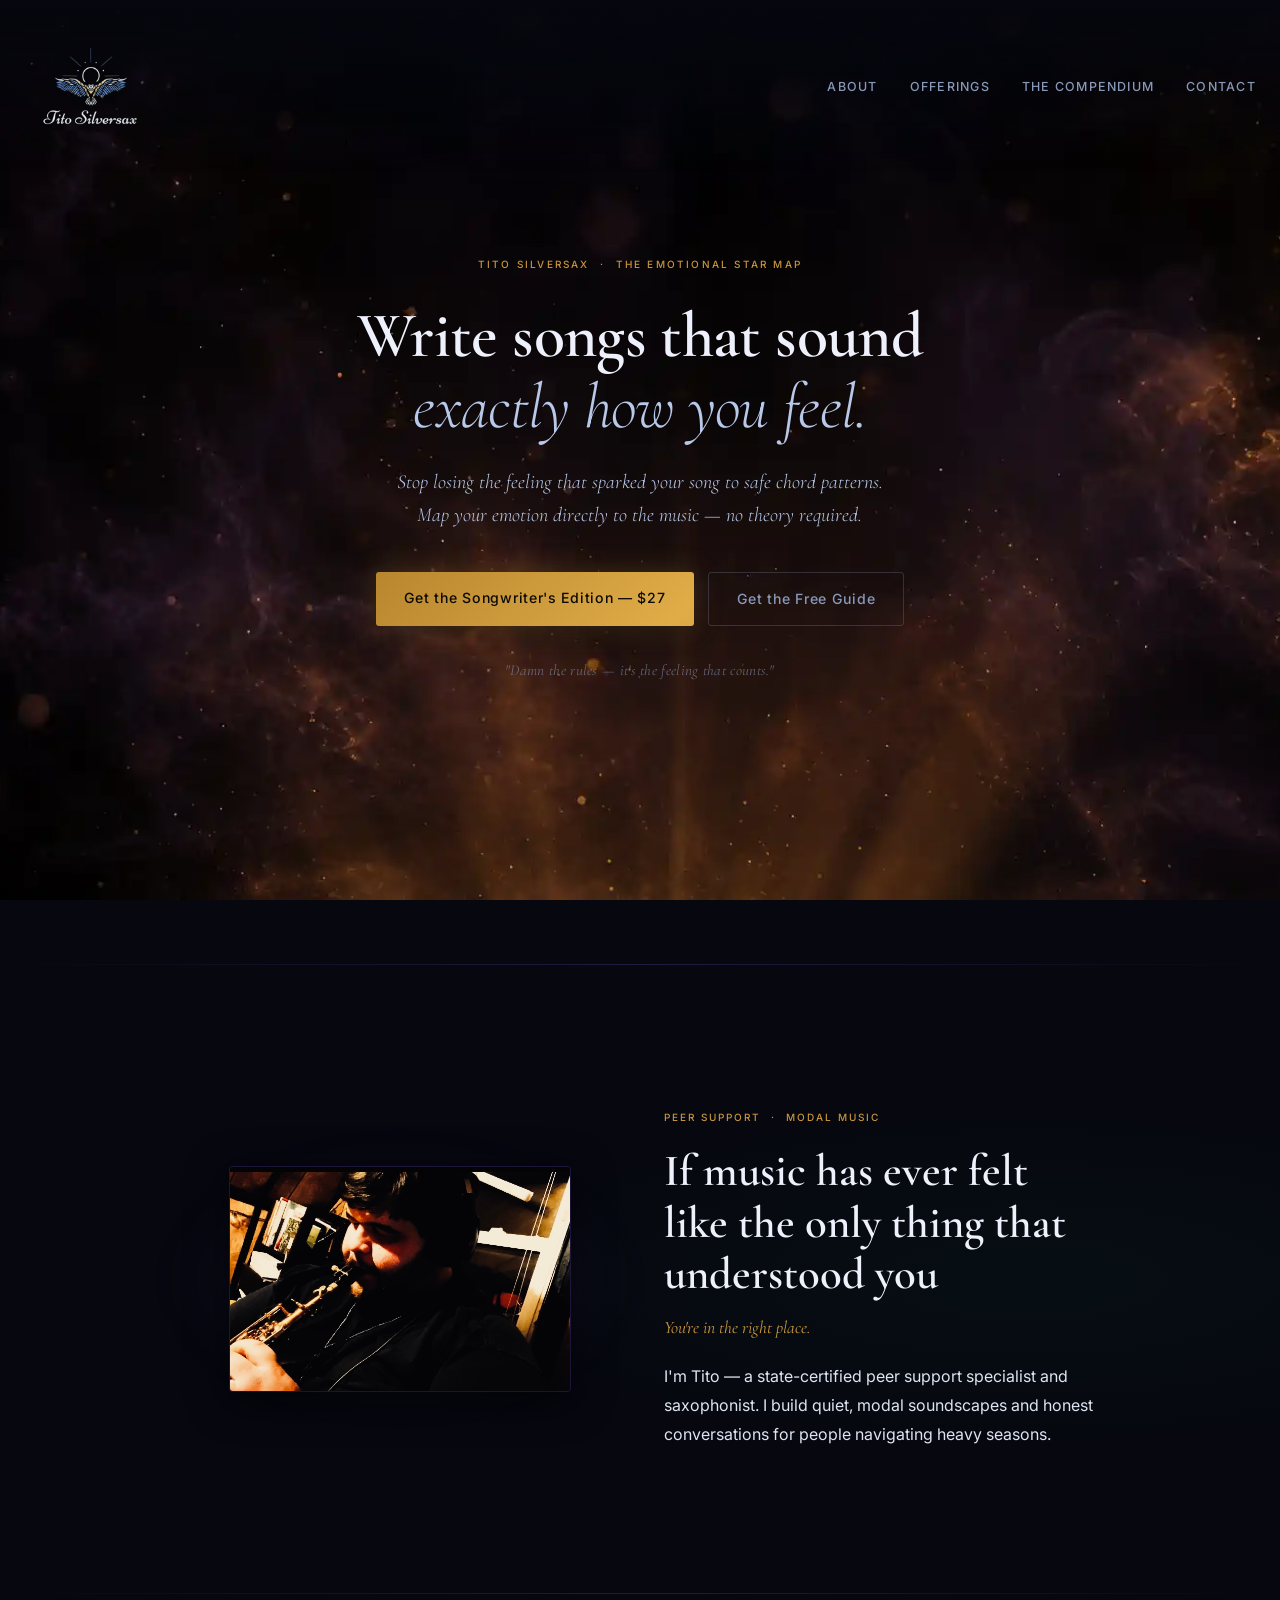
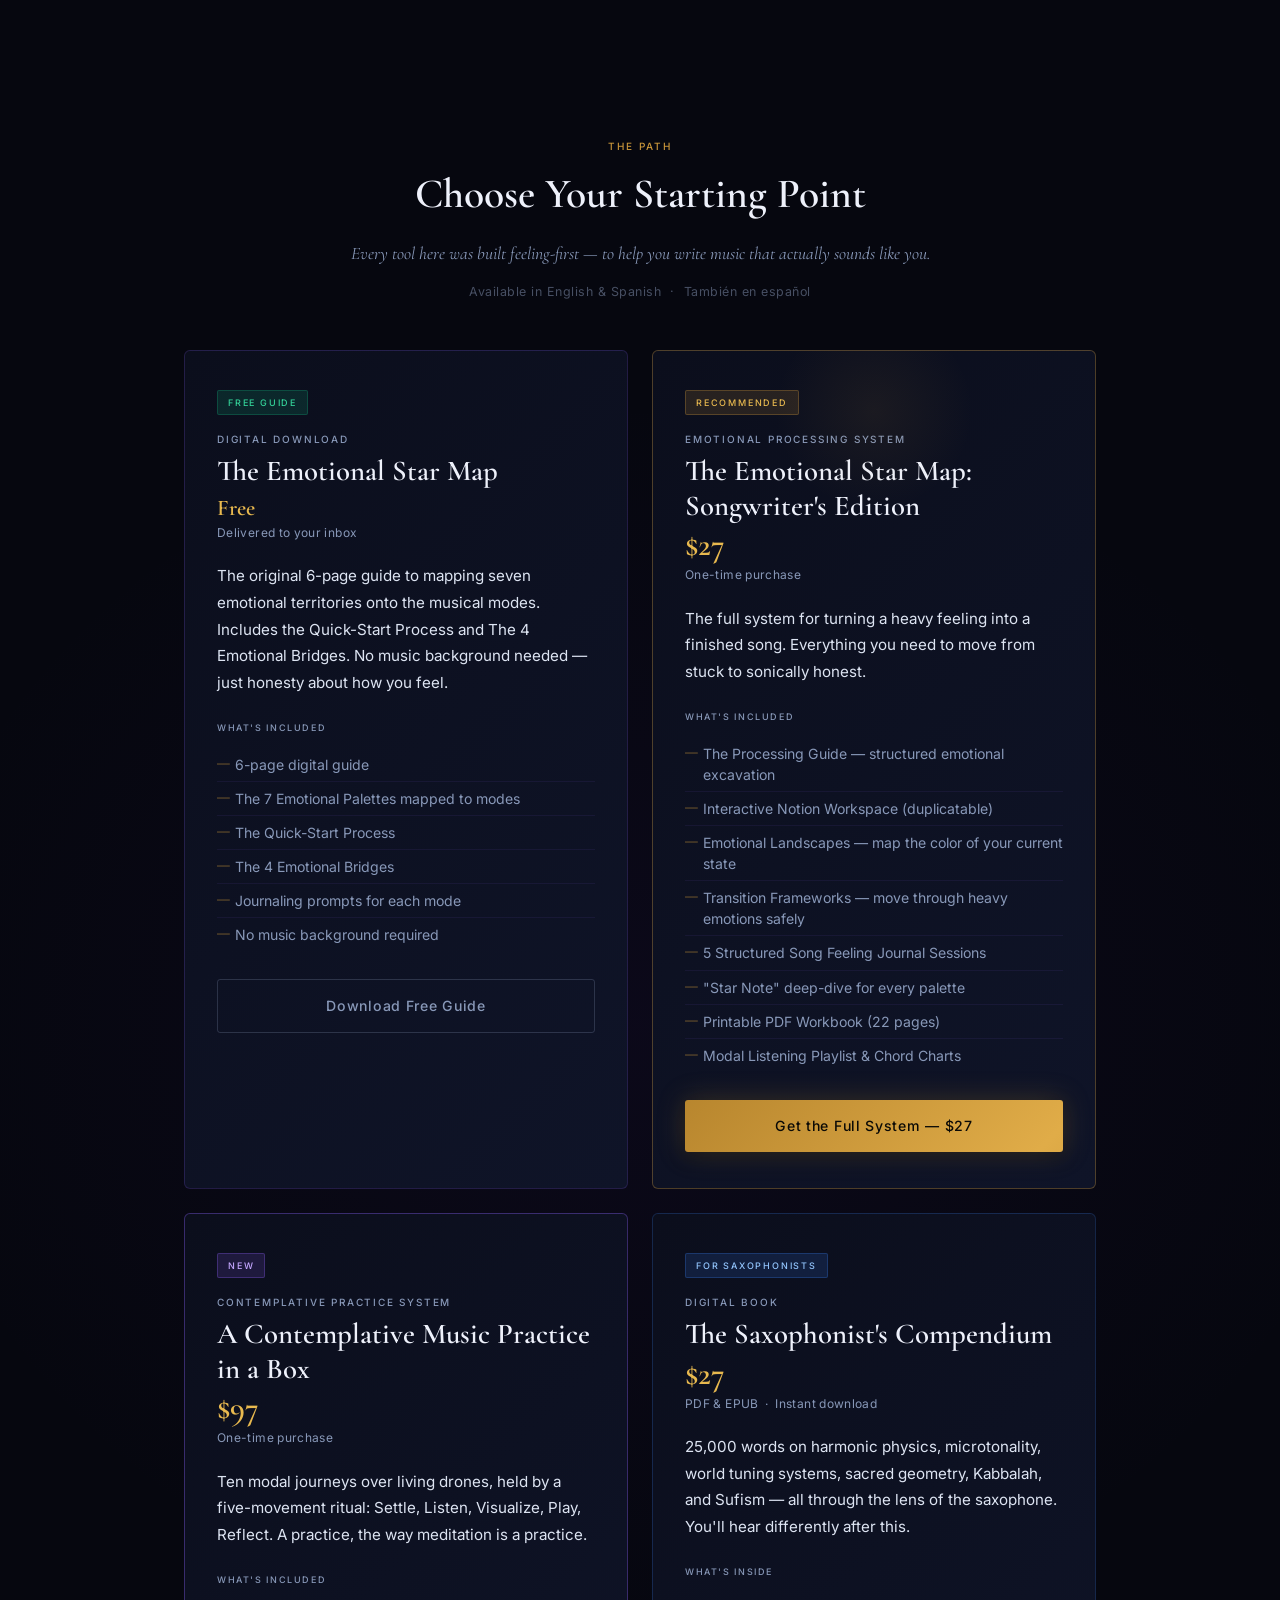
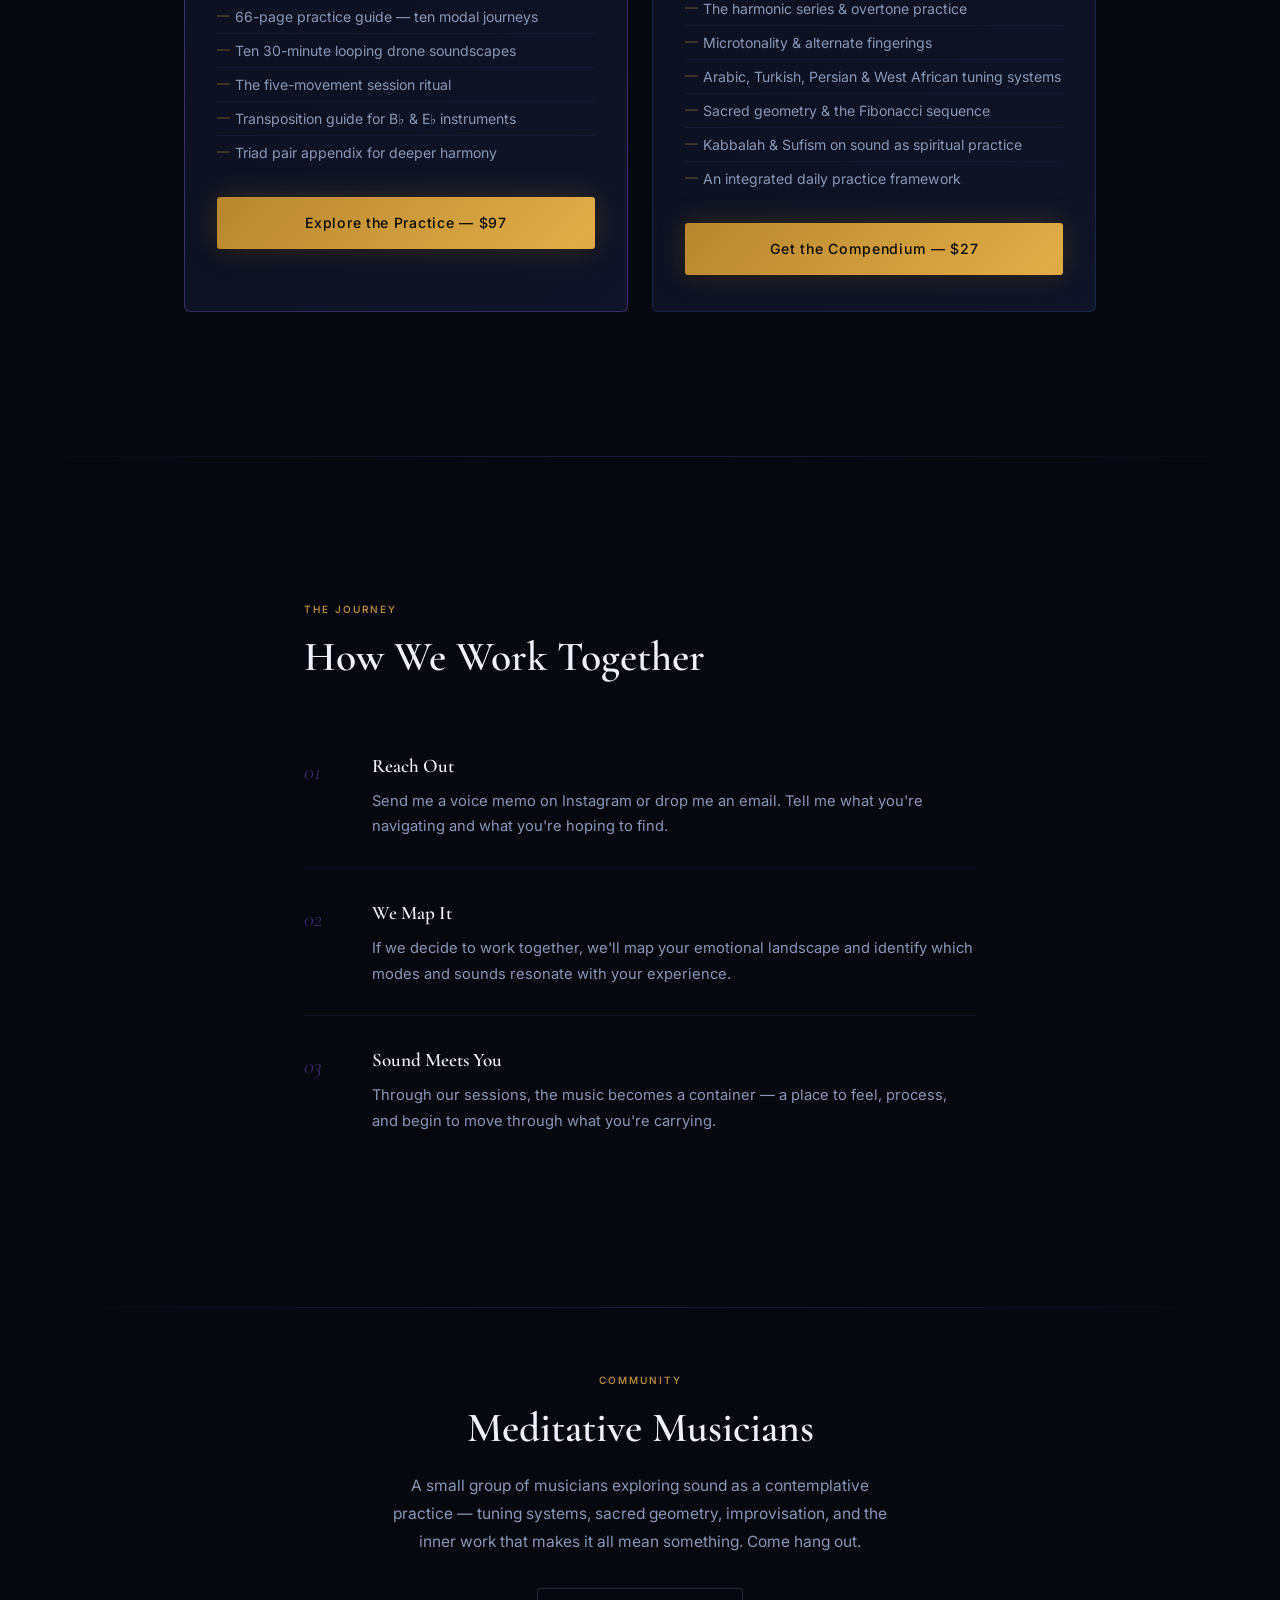
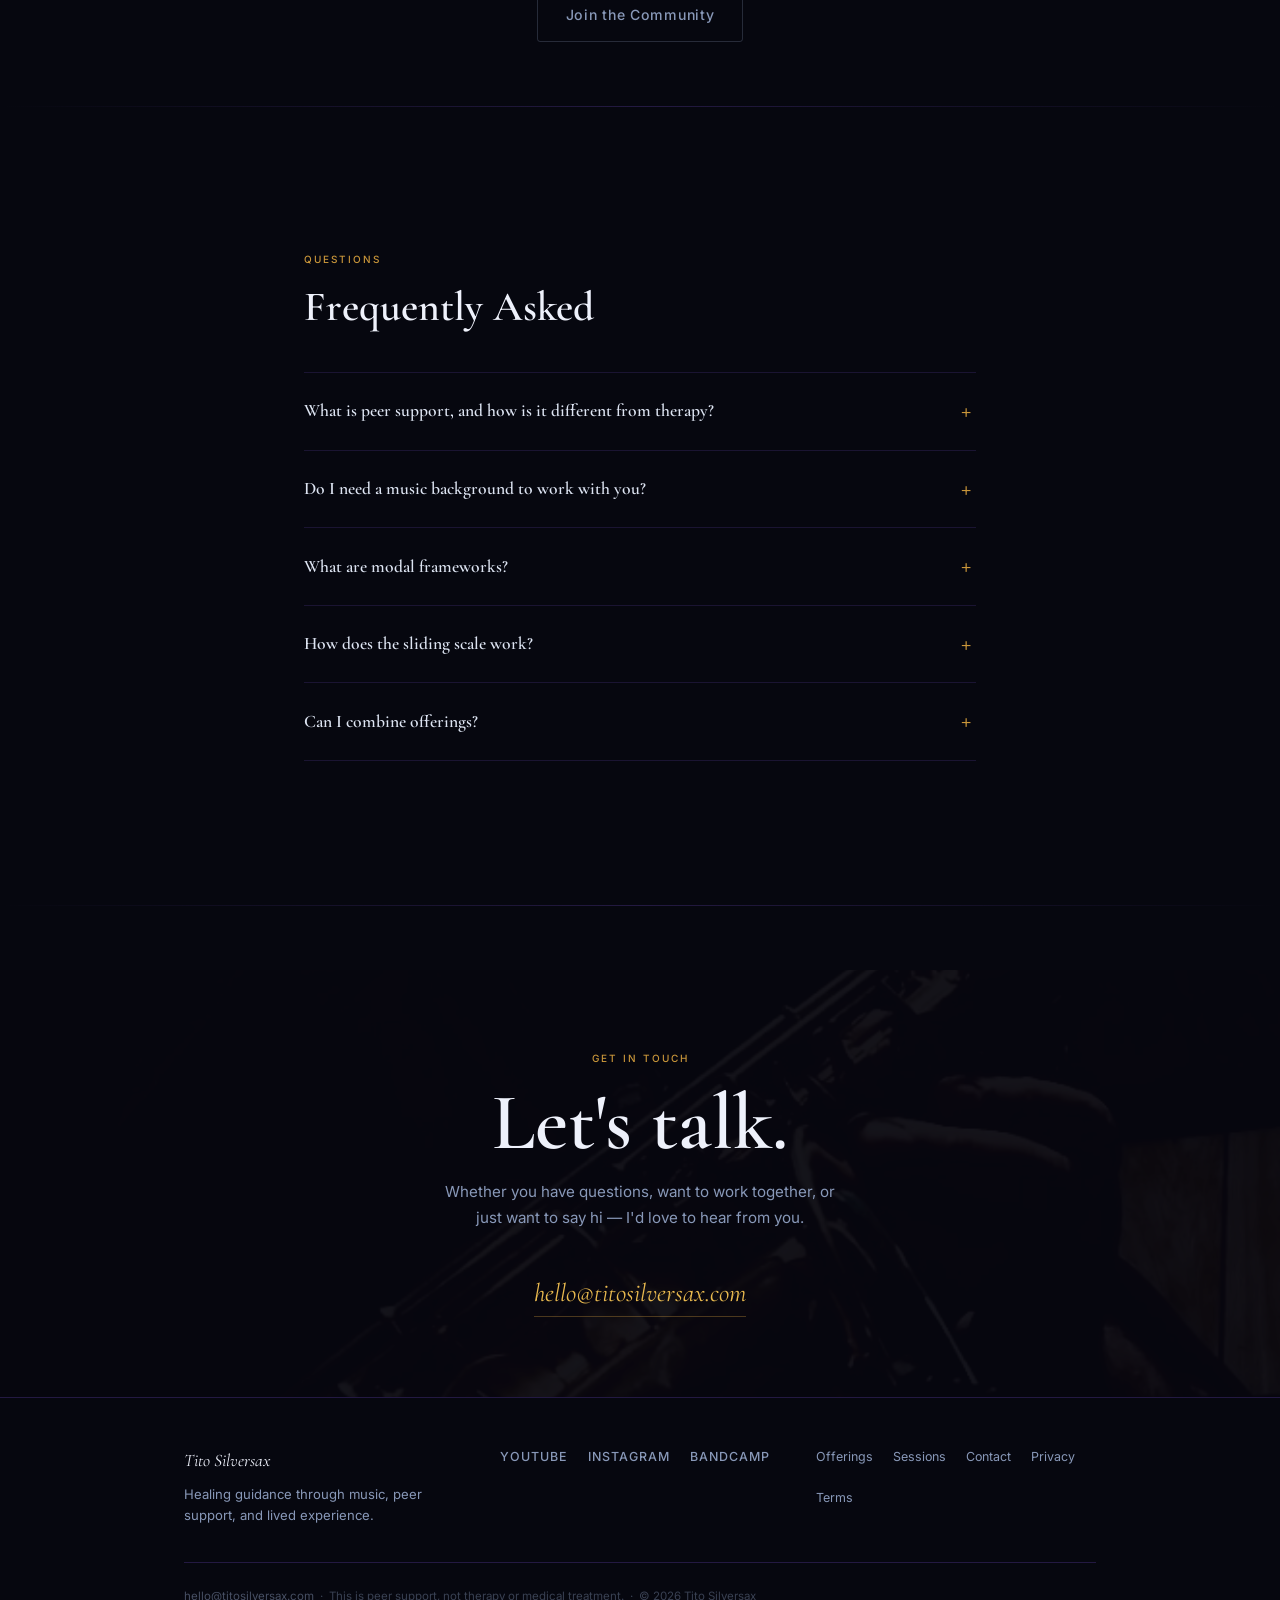
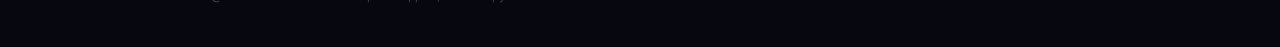
==== home/index.html @ 5eb7bd69 "Add Contemplative Music Practice card to home offerings Fourth offering card linking to the /practic" ====
<!doctype html>
<html lang="en">
<head>
  <meta charset="UTF-8" />
  <meta name="viewport" content="width=device-width, initial-scale=1.0" />
  <title>The Emotional Star Map | Tito Silversax</title>
  <meta name="description" content="Stop guessing chords. Use the Emotional Star Map to translate raw emotion into music. No theory degree required." />
  <link rel="icon" type="image/png" href="/home/favicon.png" />

  <meta property="og:type" content="website" />
  <meta property="og:url" content="https://titosilversax.com/home/" />
  <meta property="og:title" content="Write songs that sound exactly how you feel." />
  <meta property="og:description" content="Damn the rules! It's the feeling that counts. Get the Songwriter's Edition toolkit today." />
  <meta property="og:image" content="https://titosilversax.com/home/og-preview.png" />
  <meta name="twitter:card" content="summary_large_image" />

  <!-- Google Analytics -->
  <script async src="https://www.googletagmanager.com/gtag/js?id=G-SF1Y8CMTMR"></script>
  <script>
    window.dataLayer = window.dataLayer || [];
    function gtag(){dataLayer.push(arguments);}
    gtag('js', new Date());
    gtag('config', 'G-SF1Y8CMTMR');
  </script>

  <!-- Kit Commerce -->
  <script src="https://titosilversax.kit.com/commerce.js" async defer></script>

  <!-- Vercel Analytics -->
  <script defer src="/_vercel/insights/script.js"></script>

  <!-- Google Fonts -->
  <link rel="preconnect" href="https://fonts.googleapis.com">
  <link rel="preconnect" href="https://fonts.gstatic.com" crossorigin>
  <link href="https://fonts.googleapis.com/css2?family=Cormorant+Garamond:ital,wght@0,300;0,400;0,600;1,300;1,400;1,600&family=Inter:wght@300;400;500&display=swap" rel="stylesheet">

  <style>
    *, *::before, *::after { box-sizing: border-box; margin: 0; padding: 0; }

    :root {
      --bg:           #06070f;
      --surface:      #0b0e1c;
      --surface-2:    #111829;
      --purple-glow:  rgba(139, 92, 246, 0.14);
      --blue-glow:    rgba(59, 130, 246, 0.1);
      --emerald-glow: rgba(16, 185, 129, 0.1);
      --gold:         #c9963a;
      --gold-bright:  #e8b94f;
      --gold-glow:    rgba(201, 150, 58, 0.25);
      --text:         #dde4f2;
      --text-muted:   #8898b8;
      --divider:      rgba(139, 92, 246, 0.22);
      --ff-head:      'Cormorant Garamond', Georgia, 'Times New Roman', serif;
      --ff-body:      'Inter', system-ui, -apple-system, sans-serif;
    }

    html { scroll-behavior: smooth; scroll-padding-top: 72px; }

    body {
      background-color: var(--bg);
      background-image: url('/images/background.webp?v=2');
      background-size: cover;
      background-position: center bottom;
      background-repeat: no-repeat;
      background-attachment: fixed;
      color: var(--text);
      font-family: var(--ff-body);
      font-size: 16px;
      line-height: 1.7;
      -webkit-font-smoothing: antialiased;
    }

    .container {
      width: 100%;
      max-width: 720px;
      margin: 0 auto;
      padding: 0 24px;
    }

    .container--wide {
      max-width: 960px;
    }

    .divider {
      height: 1px;
      background: linear-gradient(90deg, transparent, var(--divider), transparent);
      margin: 64px 0;
    }

    .section-label {
      display: block;
      font-size: 10px;
      font-weight: 500;
      letter-spacing: 0.2em;
      text-transform: uppercase;
      color: var(--gold);
      margin-bottom: 16px;
    }

    .section-heading {
      font-family: var(--ff-head);
      font-size: clamp(1.7rem, 4.5vw, 2.6rem);
      font-weight: 600;
      line-height: 1.15;
      color: #eef1fb;
      margin-bottom: 20px;
    }

    /* ── NAV ── */
    .nav {
      position: fixed;
      top: 0;
      left: 0;
      right: 0;
      z-index: 100;
      padding: 20px 24px;
      display: flex;
      align-items: center;
      justify-content: space-between;
      background: linear-gradient(to bottom, rgba(6,7,15,0.95) 0%, rgba(6,7,15,0) 100%);
      backdrop-filter: blur(0px);
      transition: backdrop-filter 0.3s, background 0.3s;
    }

    .nav.scrolled {
      background: rgba(6, 7, 15, 0.92);
      backdrop-filter: blur(12px);
      border-bottom: 1px solid var(--divider);
    }

    .nav-logo {
      display: flex;
      align-items: center;
      text-decoration: none;
    }

    .nav-logo img {
      height: 132px;
      width: auto;
      display: block;
    }

    .nav-links {
      display: flex;
      gap: 32px;
      list-style: none;
    }

    .nav-links a {
      font-size: 0.78rem;
      font-weight: 500;
      letter-spacing: 0.1em;
      text-transform: uppercase;
      color: var(--text-muted);
      text-decoration: none;
      transition: color 0.2s;
    }

    .nav-links a:hover { color: var(--text); }

    /* ── HERO ── */
    .hero {
      min-height: 100dvh;
      display: flex;
      align-items: center;
      justify-content: center;
      text-align: center;
      padding: 120px 24px 80px;
      position: relative;
      overflow: hidden;
    }

    .hero-bg {
      position: absolute;
      inset: 0;
      background-image: url('/images/background.webp');
      background-size: cover;
      background-position: center;
      opacity: 0.18;
      z-index: 0;
    }

    .hero-bg::after {
      content: '';
      position: absolute;
      inset: 0;
      background:
        radial-gradient(ellipse 100% 60% at 50% 100%, var(--bg) 0%, transparent 60%),
        radial-gradient(ellipse 80% 40% at 50% 0%, rgba(30, 58, 138, 0.3) 0%, transparent 70%);
    }

    .hero-inner {
      position: relative;
      z-index: 1;
      max-width: 680px;
    }

    .hero-eyebrow {
      font-size: 10px;
      font-weight: 500;
      letter-spacing: 0.22em;
      text-transform: uppercase;
      color: var(--gold);
      margin-bottom: 28px;
      display: block;
    }

    .hero-headline {
      font-family: var(--ff-head);
      font-size: clamp(2.4rem, 7vw, 4rem);
      font-weight: 600;
      line-height: 1.1;
      letter-spacing: -0.01em;
      color: #eef1fb;
      margin-bottom: 24px;
    }

    .hero-headline em {
      font-style: italic;
      font-weight: 300;
      color: #b8c8e8;
    }

    .hero-sub {
      font-family: var(--ff-head);
      font-size: clamp(1rem, 2.5vw, 1.25rem);
      font-style: italic;
      font-weight: 300;
      color: #b8c8e8;
      line-height: 1.65;
      margin-bottom: 40px;
      max-width: 520px;
      margin-left: auto;
      margin-right: auto;
    }

    .hero-ctas {
      display: flex;
      gap: 14px;
      justify-content: center;
      flex-wrap: wrap;
      margin-bottom: 32px;
    }

    .btn-primary {
      display: inline-block;
      background: linear-gradient(135deg, #b8862e 0%, #e0ac48 50%, #b8862e 100%);
      background-size: 200% 100%;
      color: #0b0a06;
      font-family: var(--ff-body);
      font-size: 0.88rem;
      font-weight: 500;
      letter-spacing: 0.05em;
      text-decoration: none;
      padding: 14px 28px;
      border-radius: 3px;
      border: none;
      cursor: pointer;
      transition: background-position 0.4s, box-shadow 0.3s, transform 0.15s;
      box-shadow: 0 0 28px var(--gold-glow), 0 4px 16px rgba(0,0,0,0.4);
    }

    .btn-primary:hover {
      background-position: 100% 0;
      box-shadow: 0 0 44px var(--gold-glow), 0 6px 24px rgba(0,0,0,0.5);
      transform: translateY(-1px);
    }

    .btn-secondary {
      display: inline-block;
      background: transparent;
      color: var(--text-muted);
      font-family: var(--ff-body);
      font-size: 0.88rem;
      font-weight: 500;
      letter-spacing: 0.05em;
      text-decoration: none;
      padding: 14px 28px;
      border-radius: 3px;
      border: 1px solid rgba(136, 152, 184, 0.25);
      cursor: pointer;
      transition: color 0.2s, border-color 0.2s;
    }

    .btn-secondary:hover {
      color: var(--text);
      border-color: rgba(136, 152, 184, 0.5);
    }

    .hero-quote {
      font-family: var(--ff-head);
      font-size: 0.95rem;
      font-style: italic;
      color: rgba(136, 152, 184, 0.6);
      letter-spacing: 0.02em;
    }

    /* ── ABOUT ── */
    .about {
      padding: 80px 0;
      background-image: radial-gradient(ellipse 80% 60% at 80% 50%, rgba(6, 78, 59, 0.1) 0%, transparent 60%);
    }

    .about-grid {
      display: grid;
      grid-template-columns: 1fr;
      gap: 48px;
      align-items: center;
    }

    .about-img-wrap {
      position: relative;
      display: flex;
      justify-content: center;
    }

    .about-img-wrap::before {
      content: '';
      position: absolute;
      inset: -16px;
      border-radius: 4px;
      background: radial-gradient(ellipse at center, var(--purple-glow) 0%, transparent 70%);
      filter: blur(24px);
    }

    .about-img {
      width: 100%;
      max-width: 340px;
      height: auto;
      border-radius: 3px;
      box-shadow:
        0 0 0 1px rgba(139, 92, 246, 0.18),
        0 8px 40px rgba(0,0,0,0.6);
      position: relative;
      display: block;
    }

    .about-tag {
      font-size: 10px;
      font-weight: 500;
      letter-spacing: 0.2em;
      text-transform: uppercase;
      color: var(--gold);
      margin-bottom: 20px;
      display: block;
    }

    .about-heading {
      font-family: var(--ff-head);
      font-size: clamp(1.8rem, 5vw, 2.8rem);
      font-weight: 600;
      line-height: 1.15;
      color: #eef1fb;
      margin-bottom: 12px;
    }

    .about-sub {
      font-family: var(--ff-head);
      font-size: 1.1rem;
      font-style: italic;
      color: var(--gold);
      margin-bottom: 20px;
    }

    .about-body {
      font-size: 1rem;
      color: var(--text);
      line-height: 1.8;
    }

    /* ── OFFERINGS ── */
    .offerings {
      padding: 80px 0;
      background-image: radial-gradient(ellipse 90% 50% at 50% 50%, rgba(76, 29, 149, 0.08) 0%, transparent 65%);
    }

    .offerings-header {
      text-align: center;
      margin-bottom: 16px;
    }

    .offerings-subtext {
      font-family: var(--ff-head);
      font-size: 1.1rem;
      font-style: italic;
      color: var(--text-muted);
      text-align: center;
      margin-bottom: 12px;
    }

    .offerings-avail {
      font-size: 0.78rem;
      color: rgba(136, 152, 184, 0.5);
      text-align: center;
      letter-spacing: 0.04em;
      margin-bottom: 48px;
    }

    .offerings-grid {
      display: grid;
      grid-template-columns: 1fr;
      gap: 24px;
    }

    .convertkit-button,
    a.convertkit-button {
      display: inline-block !important;
      background: linear-gradient(135deg, #b8862e 0%, #e0ac48 50%, #b8862e 100%) !important;
      background-size: 200% 100% !important;
      color: #0b0a06 !important;
      font-family: var(--ff-body) !important;
      font-size: 0.88rem !important;
      font-weight: 500 !important;
      letter-spacing: 0.05em !important;
      text-decoration: none !important;
      padding: 14px 28px !important;
      border-radius: 3px !important;
      border: none !important;
      cursor: pointer !important;
      width: 100% !important;
      text-align: center !important;
      box-shadow: 0 0 28px var(--gold-glow), 0 4px 16px rgba(0,0,0,0.4) !important;
      transition: background-position 0.4s, box-shadow 0.3s, transform 0.15s !important;
    }

    .convertkit-button:hover,
    a.convertkit-button:hover {
      background-position: 100% 0 !important;
      box-shadow: 0 0 44px var(--gold-glow), 0 6px 24px rgba(0,0,0,0.5) !important;
      transform: translateY(-1px) !important;
    }

    .offering-card {
      background: linear-gradient(135deg, var(--surface) 0%, #0f1428 100%);
      border: 1px solid rgba(139, 92, 246, 0.18);
      border-radius: 6px;
      padding: 36px 32px;
      position: relative;
      overflow: hidden;
    }

    .offering-card--recommended {
      border-color: rgba(201, 150, 58, 0.35);
    }

    .offering-card--recommended::before {
      content: '';
      position: absolute;
      top: -40px;
      left: 50%;
      transform: translateX(-50%);
      width: 200px;
      height: 200px;
      background: radial-gradient(circle, rgba(201, 150, 58, 0.08) 0%, transparent 70%);
    }

    .card-badge {
      display: inline-block;
      font-size: 9px;
      font-weight: 500;
      letter-spacing: 0.2em;
      text-transform: uppercase;
      padding: 4px 10px;
      border-radius: 2px;
      margin-bottom: 16px;
    }

    .card-badge--free {
      background: rgba(16, 185, 129, 0.15);
      color: #34d399;
      border: 1px solid rgba(16, 185, 129, 0.25);
    }

    .card-badge--recommended {
      background: rgba(201, 150, 58, 0.15);
      color: var(--gold-bright);
      border: 1px solid rgba(201, 150, 58, 0.3);
    }

    .card-badge--companion {
      background: rgba(59, 130, 246, 0.15);
      color: #93c5fd;
      border: 1px solid rgba(59, 130, 246, 0.25);
    }

    .card-badge--new {
      background: rgba(139, 92, 246, 0.15);
      color: #c4a7ff;
      border: 1px solid rgba(139, 92, 246, 0.3);
    }

    .offering-card--practice {
      border-color: rgba(139, 92, 246, 0.35);
    }

    .offering-card--companion {
      border-color: rgba(59, 130, 246, 0.2);
    }

    .card-type {
      font-size: 10px;
      font-weight: 500;
      letter-spacing: 0.18em;
      text-transform: uppercase;
      color: var(--text-muted);
      display: block;
      margin-bottom: 6px;
    }

    .card-title {
      font-family: var(--ff-head);
      font-size: clamp(1.3rem, 3.5vw, 1.8rem);
      font-weight: 600;
      color: #eef1fb;
      line-height: 1.2;
      margin-bottom: 6px;
    }

    .card-price {
      font-family: var(--ff-head);
      font-size: 2rem;
      font-weight: 600;
      color: var(--gold-bright);
      line-height: 1;
      margin-bottom: 4px;
    }

    .card-price-note {
      font-size: 0.75rem;
      color: var(--text-muted);
      margin-bottom: 20px;
      letter-spacing: 0.03em;
    }

    .card-desc {
      font-size: 0.95rem;
      color: var(--text);
      line-height: 1.75;
      margin-bottom: 24px;
    }

    .card-includes-label {
      font-size: 9px;
      font-weight: 500;
      letter-spacing: 0.18em;
      text-transform: uppercase;
      color: var(--text-muted);
      margin-bottom: 12px;
      display: block;
    }

    .card-list {
      list-style: none;
      margin-bottom: 28px;
    }

    .card-list li {
      font-size: 0.88rem;
      color: var(--text-muted);
      padding: 6px 0;
      padding-left: 18px;
      position: relative;
      border-bottom: 1px solid rgba(139, 92, 246, 0.08);
      line-height: 1.5;
    }

    .card-list li:last-child { border-bottom: none; }

    .card-list li::before {
      content: '—';
      position: absolute;
      left: 0;
      color: rgba(201, 150, 58, 0.5);
      font-size: 0.8rem;
    }

    /* ── PROCESS ── */
    .process {
      padding: 80px 0;
    }

    .process-grid {
      display: grid;
      grid-template-columns: 1fr;
      gap: 0;
      margin-top: 40px;
    }

    .process-step {
      display: grid;
      grid-template-columns: 48px 1fr;
      gap: 20px;
      align-items: start;
      padding: 28px 0;
      border-bottom: 1px solid rgba(139, 92, 246, 0.1);
    }

    .process-step:last-child { border-bottom: none; }

    .process-num {
      font-family: var(--ff-head);
      font-size: 1.4rem;
      font-weight: 300;
      font-style: italic;
      color: rgba(139, 92, 246, 0.45);
      padding-top: 3px;
    }

    .process-title {
      font-family: var(--ff-head);
      font-size: 1.2rem;
      font-weight: 600;
      color: #eef1fb;
      margin-bottom: 6px;
    }

    .process-body {
      font-size: 0.92rem;
      color: var(--text-muted);
      line-height: 1.75;
    }

    /* ── SERVICES ── */
    .services {
      padding: 80px 0;
      background-image: radial-gradient(ellipse 80% 50% at 20% 50%, rgba(30, 58, 138, 0.1) 0%, transparent 60%);
    }

    .services-pullquote {
      font-family: var(--ff-head);
      font-size: clamp(1.1rem, 3vw, 1.5rem);
      font-style: italic;
      font-weight: 300;
      color: rgba(184, 200, 232, 0.7);
      text-align: center;
      margin-bottom: 12px;
      line-height: 1.5;
    }

    .services-subhead {
      text-align: center;
      margin-bottom: 48px;
    }

    .services-grid {
      display: grid;
      grid-template-columns: 1fr;
      gap: 24px;
    }

    .service-card {
      background: linear-gradient(135deg, var(--surface) 0%, #0f1428 100%);
      border: 1px solid rgba(59, 130, 246, 0.15);
      border-radius: 6px;
      padding: 36px 32px;
    }

    .service-type {
      font-size: 10px;
      font-weight: 500;
      letter-spacing: 0.18em;
      text-transform: uppercase;
      color: var(--text-muted);
      display: block;
      margin-bottom: 6px;
    }

    .service-title {
      font-family: var(--ff-head);
      font-size: clamp(1.3rem, 3.5vw, 1.7rem);
      font-weight: 600;
      color: #eef1fb;
      margin-bottom: 16px;
    }

    .service-desc {
      font-size: 0.95rem;
      color: var(--text);
      line-height: 1.75;
      margin-bottom: 24px;
    }

    .service-list {
      list-style: none;
      margin-bottom: 28px;
    }

    .service-list li {
      font-size: 0.88rem;
      color: var(--text-muted);
      padding: 5px 0 5px 18px;
      position: relative;
      border-bottom: 1px solid rgba(59, 130, 246, 0.08);
    }

    .service-list li:last-child { border-bottom: none; }

    .service-list li::before {
      content: '—';
      position: absolute;
      left: 0;
      color: rgba(59, 130, 246, 0.4);
    }

    .service-ctas {
      display: flex;
      gap: 12px;
      flex-wrap: wrap;
    }

    /* ── FAQ ── */
    .faq {
      padding: 80px 0;
    }

    .faq-list {
      margin-top: 40px;
    }

    details.faq-item {
      border-bottom: 1px solid rgba(139, 92, 246, 0.15);
    }

    details.faq-item:first-child {
      border-top: 1px solid rgba(139, 92, 246, 0.15);
    }

    details.faq-item summary {
      list-style: none;
      cursor: pointer;
      padding: 22px 0;
      display: flex;
      justify-content: space-between;
      align-items: center;
      font-family: var(--ff-head);
      font-size: 1.1rem;
      font-weight: 600;
      color: #dde4f2;
      gap: 16px;
      transition: color 0.2s;
    }

    details.faq-item summary::-webkit-details-marker { display: none; }
    details.faq-item summary::marker { display: none; }

    details.faq-item summary:hover { color: #eef1fb; }

    .faq-icon {
      flex-shrink: 0;
      font-family: var(--ff-body);
      font-size: 1.2rem;
      font-weight: 300;
      color: var(--gold);
      width: 20px;
      text-align: center;
      transition: transform 0.25s;
    }

    details[open].faq-item .faq-icon {
      transform: rotate(45deg);
    }

    .faq-answer {
      padding: 0 0 24px;
      font-size: 0.93rem;
      color: var(--text-muted);
      line-height: 1.8;
      max-width: 560px;
    }

    /* ── CONTACT ── */
    .contact {
      padding: 80px 0;
      text-align: center;
      position: relative;
      overflow: hidden;
    }

    .contact::before {
      content: '';
      position: absolute;
      inset: 0;
      background-image: url('/home/contact-bg.jpg');
      background-size: cover;
      background-position: center;
      opacity: 0.06;
    }

    .contact-inner {
      position: relative;
      z-index: 1;
    }

    .contact-heading {
      font-family: var(--ff-head);
      font-size: clamp(2.5rem, 8vw, 5rem);
      font-weight: 600;
      color: #eef1fb;
      line-height: 1;
      margin-bottom: 16px;
    }

    .contact-sub {
      font-size: 0.95rem;
      color: var(--text-muted);
      margin-bottom: 32px;
      max-width: 400px;
      margin-left: auto;
      margin-right: auto;
      line-height: 1.7;
    }

    .contact-email {
      font-family: var(--ff-head);
      font-size: clamp(1.1rem, 3vw, 1.6rem);
      font-style: italic;
      color: var(--gold-bright);
      text-decoration: none;
      border-bottom: 1px solid rgba(201, 150, 58, 0.35);
      padding-bottom: 2px;
      transition: color 0.2s, border-color 0.2s;
      display: inline-block;
      margin-top: 8px;
    }

    .contact-email:hover {
      color: #fff;
      border-color: var(--gold-bright);
    }

    /* ── FOOTER ── */
    .footer {
      padding: 48px 0 40px;
      border-top: 1px solid var(--divider);
    }

    .footer-grid {
      display: grid;
      grid-template-columns: 1fr;
      gap: 36px;
    }

    .footer-logo {
      font-family: var(--ff-head);
      font-size: 1.1rem;
      font-style: italic;
      color: #eef1fb;
      display: block;
      margin-bottom: 8px;
    }

    .footer-tagline {
      font-size: 0.82rem;
      color: var(--text-muted);
      line-height: 1.6;
      max-width: 240px;
    }

    .footer-social {
      display: flex;
      gap: 20px;
      flex-wrap: wrap;
    }

    .footer-social a {
      font-size: 0.78rem;
      font-weight: 500;
      letter-spacing: 0.08em;
      text-transform: uppercase;
      color: var(--text-muted);
      text-decoration: none;
      transition: color 0.2s;
    }

    .footer-social a:hover { color: var(--text); }

    .footer-nav {
      display: flex;
      gap: 20px;
      flex-wrap: wrap;
    }

    .footer-nav a {
      font-size: 0.78rem;
      color: var(--text-muted);
      text-decoration: none;
      transition: color 0.2s;
    }

    .footer-nav a:hover { color: var(--text); }

    .footer-legal {
      font-size: 0.72rem;
      color: rgba(136, 152, 184, 0.4);
      line-height: 1.7;
    }

    .footer-legal a {
      color: rgba(136, 152, 184, 0.5);
      text-decoration: none;
    }

    /* ── NOT SURE STRIP ── */
    .strip {
      padding: 48px 24px;
      text-align: center;
    }

    .strip p {
      font-family: var(--ff-head);
      font-size: 1.1rem;
      font-style: italic;
      color: var(--text-muted);
      margin-bottom: 16px;
    }

    /* ── RESPONSIVE ── */
    @media (max-width: 639px) {
      .nav { padding: 16px 20px; }
      .nav-links { gap: 20px; }
      .nav-links .nav-hide-mobile { display: none; }
      .hero { padding: 100px 0 60px; }
      .hero-title { font-size: clamp(2rem, 9vw, 3rem); }
      .section { padding: 60px 0; }
      .container { padding: 0 20px; }
      .container--wide { padding: 0 20px; }
      .offerings-grid { gap: 20px; }
      .card { padding: 28px 20px; }
      .process-grid { gap: 20px; }
      .process-item { padding: 28px 20px; }
      .services-grid { gap: 20px; }
      .service-card { padding: 32px 20px; }
      .contact { padding: 60px 0; }
      .footer { padding: 48px 0 40px; }
    }

    @media (min-width: 640px) {
      .offerings-grid { grid-template-columns: 1fr 1fr; }
      .services-grid  { grid-template-columns: 1fr 1fr; }
      .process-grid   { grid-template-columns: 1fr; }
      .footer-grid    { grid-template-columns: 1fr 1fr; }
    }

    @media (min-width: 768px) {
      .about-grid { grid-template-columns: 1fr 1fr; }
      .footer-grid { grid-template-columns: 1fr 1fr 1fr; }
    }

    @media (min-width: 1024px) {
      .offerings-grid { grid-template-columns: 1fr 1fr; }
    }
  </style>
</head>
<body>

  <!-- ══════════════════════════════
       NAV
       ══════════════════════════════ -->
  <nav class="nav" id="nav">
    <a class="nav-logo" href="/home/">
      <img src="/images/logo.webp" alt="Tito Silversax" width="132" height="132">
    </a>
    <ul class="nav-links">
      <li><a href="#about">About</a></li>
      <li><a href="#offerings">Offerings</a></li>
      <li class="nav-hide-mobile"><a href="/compendium">The Compendium</a></li>
      <li><a href="#contact">Contact</a></li>
    </ul>
  </nav>

  <script>
    const nav = document.getElementById('nav');
    window.addEventListener('scroll', () => {
      nav.classList.toggle('scrolled', window.scrollY > 40);
    });
  </script>

  <!-- ══════════════════════════════
       HERO
       ══════════════════════════════ -->
  <section class="hero" id="home">
    <div class="hero-bg"></div>
    <div class="hero-inner">
      <span class="hero-eyebrow">Tito Silversax &nbsp;·&nbsp; The Emotional Star Map</span>
      <h1 class="hero-headline">
        Write songs that sound<br><em>exactly how you feel.</em>
      </h1>
      <p class="hero-sub">
        Stop losing the feeling that sparked your song to safe chord patterns.
        Map your emotion directly to the music — no theory required.
      </p>
      <div class="hero-ctas">
        <a class="btn-primary" href="https://titosilversax.gumroad.com/l/thestarmap" target="_blank" rel="noopener">
          Get the Songwriter's Edition — $27
        </a>
        <a class="btn-secondary" href="https://titosilversax.kit.com/freeguide" target="_blank" rel="noopener">Get the Free Guide</a>
      </div>
      <p class="hero-quote">"Damn the rules — it's the feeling that counts."</p>
    </div>
  </section>

  <div class="divider"></div>

  <!-- ══════════════════════════════
       ABOUT
       ══════════════════════════════ -->
  <section class="about" id="about">
    <div class="container container--wide">
      <div class="about-grid">
        <div class="about-img-wrap">
          <img class="about-img" src="/home/portrait.jpg" alt="Tito with saxophone" width="340">
        </div>
        <div>
          <span class="about-tag">Peer Support &nbsp;·&nbsp; Modal Music</span>
          <h2 class="about-heading">If music has ever felt like the only thing that understood you</h2>
          <p class="about-sub">You're in the right place.</p>
          <p class="about-body">
            I'm Tito — a state-certified peer support specialist and saxophonist.
            I build quiet, modal soundscapes and honest conversations for people
            navigating heavy seasons.
          </p>
        </div>
      </div>
    </div>
  </section>

  <div class="divider"></div>

  <!-- ══════════════════════════════
       OFFERINGS
       ══════════════════════════════ -->
  <section class="offerings" id="offerings">
    <div class="container container--wide">
      <div class="offerings-header">
        <span class="section-label">The Path</span>
        <h2 class="section-heading">Choose Your Starting Point</h2>
      </div>
      <p class="offerings-subtext">Every tool here was built feeling-first — to help you write music that actually sounds like you.</p>
      <p class="offerings-avail">Available in English &amp; Spanish &nbsp;·&nbsp; También en español</p>

      <div class="offerings-grid">

        <!-- Free Guide -->
        <div class="offering-card">
          <span class="card-badge card-badge--free">Free Guide</span>
          <span class="card-type">Digital Download</span>
          <h3 class="card-title">The Emotional Star Map</h3>
          <div class="card-price" style="font-size:1.4rem; margin-top:8px;">Free</div>
          <p class="card-price-note">Delivered to your inbox</p>
          <p class="card-desc">
            The original 6-page guide to mapping seven emotional territories onto
            the musical modes. Includes the Quick-Start Process and The 4 Emotional
            Bridges. No music background needed — just honesty about how you feel.
          </p>
          <span class="card-includes-label">What's Included</span>
          <ul class="card-list">
            <li>6-page digital guide</li>
            <li>The 7 Emotional Palettes mapped to modes</li>
            <li>The Quick-Start Process</li>
            <li>The 4 Emotional Bridges</li>
            <li>Journaling prompts for each mode</li>
            <li>No music background required</li>
          </ul>
          <a class="btn-secondary" href="https://titosilversax.kit.com/freeguide" target="_blank" rel="noopener" style="display:inline-block; width:100%; text-align:center;">
            Download Free Guide
          </a>
        </div>

        <!-- Songwriter's Edition -->
        <div class="offering-card offering-card--recommended">
          <span class="card-badge card-badge--recommended">Recommended</span>
          <span class="card-type">Emotional Processing System</span>
          <h3 class="card-title">The Emotional Star Map: Songwriter's Edition</h3>
          <div class="card-price">$27</div>
          <p class="card-price-note">One-time purchase</p>
          <p class="card-desc">
            The full system for turning a heavy feeling into a finished song.
            Everything you need to move from stuck to sonically honest.
          </p>
          <span class="card-includes-label">What's Included</span>
          <ul class="card-list">
            <li>The Processing Guide — structured emotional excavation</li>
            <li>Interactive Notion Workspace (duplicatable)</li>
            <li>Emotional Landscapes — map the color of your current state</li>
            <li>Transition Frameworks — move through heavy emotions safely</li>
            <li>5 Structured Song Feeling Journal Sessions</li>
            <li>"Star Note" deep-dive for every palette</li>
            <li>Printable PDF Workbook (22 pages)</li>
            <li>Modal Listening Playlist &amp; Chord Charts</li>
          </ul>
          <a class="btn-primary" href="https://titosilversax.gumroad.com/l/thestarmap" target="_blank" rel="noopener" style="display:inline-block; width:100%; text-align:center;">
            Get the Full System — $27
          </a>
        </div>

        <!-- A Contemplative Music Practice in a Box -->
        <div class="offering-card offering-card--practice">
          <span class="card-badge card-badge--new">New</span>
          <span class="card-type">Contemplative Practice System</span>
          <h3 class="card-title">A Contemplative Music Practice in a Box</h3>
          <div class="card-price">$97</div>
          <p class="card-price-note">One-time purchase</p>
          <p class="card-desc">
            Ten modal journeys over living drones, held by a five-movement
            ritual: Settle, Listen, Visualize, Play, Reflect. A practice,
            the way meditation is a practice.
          </p>
          <span class="card-includes-label">What's Included</span>
          <ul class="card-list">
            <li>66-page practice guide — ten modal journeys</li>
            <li>Ten 30-minute looping drone soundscapes</li>
            <li>The five-movement session ritual</li>
            <li>Transposition guide for B♭ &amp; E♭ instruments</li>
            <li>Triad pair appendix for deeper harmony</li>
          </ul>
          <a class="convertkit-button" href="/practice">Explore the Practice — $97</a>
        </div>

        <!-- The Saxophonist's Compendium -->
        <div class="offering-card offering-card--companion">
          <span class="card-badge card-badge--companion">For Saxophonists</span>
          <span class="card-type">Digital Book</span>
          <h3 class="card-title">The Saxophonist's Compendium</h3>
          <div class="card-price">$27</div>
          <p class="card-price-note">PDF &amp; EPUB &nbsp;·&nbsp; Instant download</p>
          <p class="card-desc">
            25,000 words on harmonic physics, microtonality, world tuning systems,
            sacred geometry, Kabbalah, and Sufism — all through the lens of the saxophone.
            You'll hear differently after this.
          </p>
          <span class="card-includes-label">What's Inside</span>
          <ul class="card-list">
            <li>The harmonic series &amp; overtone practice</li>
            <li>Microtonality &amp; alternate fingerings</li>
            <li>Arabic, Turkish, Persian &amp; West African tuning systems</li>
            <li>Sacred geometry &amp; the Fibonacci sequence</li>
            <li>Kabbalah &amp; Sufism on sound as spiritual practice</li>
            <li>An integrated daily practice framework</li>
          </ul>
          <a class="convertkit-button" href="/compendium">Get the Compendium — $27</a>
        </div>

      </div>
    </div>
  </section>

  <div class="divider"></div>

  <!-- ══════════════════════════════
       PROCESS
       ══════════════════════════════ -->
  <section class="process" id="process">
    <div class="container">
      <span class="section-label">The Journey</span>
      <h2 class="section-heading">How We Work Together</h2>
      <div class="process-grid">
        <div class="process-step">
          <span class="process-num">01</span>
          <div>
            <h3 class="process-title">Reach Out</h3>
            <p class="process-body">Send me a voice memo on Instagram or drop me an email. Tell me what you're navigating and what you're hoping to find.</p>
          </div>
        </div>
        <div class="process-step">
          <span class="process-num">02</span>
          <div>
            <h3 class="process-title">We Map It</h3>
            <p class="process-body">If we decide to work together, we'll map your emotional landscape and identify which modes and sounds resonate with your experience.</p>
          </div>
        </div>
        <div class="process-step">
          <span class="process-num">03</span>
          <div>
            <h3 class="process-title">Sound Meets You</h3>
            <p class="process-body">Through our sessions, the music becomes a container — a place to feel, process, and begin to move through what you're carrying.</p>
          </div>
        </div>
      </div>
    </div>
  </section>

  <div class="divider"></div>

  <!-- ══════════════════════════════
       COMMUNITY
       ══════════════════════════════ -->
  <section class="section" style="text-align: center;">
    <div class="container">
      <span class="section-label">Community</span>
      <h2 class="section-heading" style="padding-left: 0; text-align: center;">Meditative Musicians</h2>
      <p style="color: var(--text-muted); font-size: 0.97rem; max-width: 520px; margin: 0 auto 32px; line-height: 1.8;">
        A small group of musicians exploring sound as a contemplative practice — tuning systems, sacred geometry, improvisation, and the inner work that makes it all mean something. Come hang out.
      </p>
      <a class="btn-secondary" href="https://www.skool.com/meditative-musicians-6593/about" target="_blank" rel="noopener">Join the Community</a>
    </div>
  </section>

  <div class="divider"></div>

  <!-- ══════════════════════════════
       FAQ
       ══════════════════════════════ -->
  <section class="faq" id="faq">
    <div class="container">
      <span class="section-label">Questions</span>
      <h2 class="section-heading">Frequently Asked</h2>
      <div class="faq-list">

        <details class="faq-item">
          <summary>
            What is peer support, and how is it different from therapy?
            <span class="faq-icon">+</span>
          </summary>
          <p class="faq-answer">
            Peer support is a relationship between two people with shared lived experience.
            I'm not a therapist or clinician — I'm a state-certified peer support specialist
            who has navigated my own heavy seasons and trained to walk alongside others in theirs.
            Peer support is about connection, not diagnosis.
          </p>
        </details>

        <details class="faq-item">
          <summary>
            Do I need a music background to work with you?
            <span class="faq-icon">+</span>
          </summary>
          <p class="faq-answer">
            Not at all. The Emotional Star Map and all of my tools are designed for people
            who feel music deeply but may have no formal training. If you can feel, you can use these.
          </p>
        </details>

        <details class="faq-item">
          <summary>
            What are modal frameworks?
            <span class="faq-icon">+</span>
          </summary>
          <p class="faq-answer">
            Musical modes are different scales that carry distinct emotional colors. The Dorian
            mode feels different from the Phrygian — and that difference maps to something real
            in how we feel. Modal frameworks are a way of using those emotional qualities intentionally
            in your music and your healing process.
          </p>
        </details>

        <details class="faq-item">
          <summary>
            How does the sliding scale work?
            <span class="faq-icon">+</span>
          </summary>
          <p class="faq-answer">
            For the 90-Day Intensive, I offer a range of pricing based on what you can honestly afford.
            I believe this work should be accessible. When you apply, we'll talk about what works for you.
          </p>
        </details>

        <details class="faq-item">
          <summary>
            Can I combine offerings?
            <span class="faq-icon">+</span>
          </summary>
          <p class="faq-answer">
            Yes. Many people start with the free guide or Songwriter's Edition, then move into
            sessions when they're ready. There's no prescribed path — just wherever you are.
          </p>
        </details>

      </div>
    </div>
  </section>

  <div class="divider"></div>

  <!-- ══════════════════════════════
       CONTACT
       ══════════════════════════════ -->
  <section class="contact" id="contact">
    <div class="container contact-inner">
      <span class="section-label">Get in touch</span>
      <h2 class="contact-heading">Let's talk.</h2>
      <p class="contact-sub">
        Whether you have questions, want to work together, or just want to say hi —
        I'd love to hear from you.
      </p>
      <a class="contact-email" href="mailto:hello@titosilversax.com">hello@titosilversax.com</a>
    </div>
  </section>

  <!-- ══════════════════════════════
       FOOTER
       ══════════════════════════════ -->
  <footer class="footer">
    <div class="container container--wide">
      <div class="footer-grid">
        <div>
          <span class="footer-logo">Tito Silversax</span>
          <p class="footer-tagline">Healing guidance through music, peer support, and lived experience.</p>
        </div>
        <div>
          <div class="footer-social">
            <a href="https://youtube.com/@titosilversax" target="_blank" rel="noopener">YouTube</a>
            <a href="https://instagram.com/titosilversax" target="_blank" rel="noopener">Instagram</a>
            <a href="https://titosilversax.bandcamp.com/" target="_blank" rel="noopener">Bandcamp</a>
          </div>
        </div>
        <div>
          <div class="footer-nav">
            <a href="#offerings">Offerings</a>
            <a href="#services">Sessions</a>
            <a href="#contact">Contact</a>
            <a href="/privacy">Privacy</a>
            <a href="/terms">Terms</a>
          </div>
        </div>
      </div>
      <div style="margin-top:36px; padding-top:24px; border-top:1px solid var(--divider);">
        <p class="footer-legal">
          <a href="mailto:hello@titosilversax.com">hello@titosilversax.com</a>
          &nbsp;·&nbsp; This is peer support, not therapy or medical treatment.
          &nbsp;·&nbsp; © 2026 Tito Silversax
        </p>
      </div>
    </div>
  </footer>

</body>
</html>
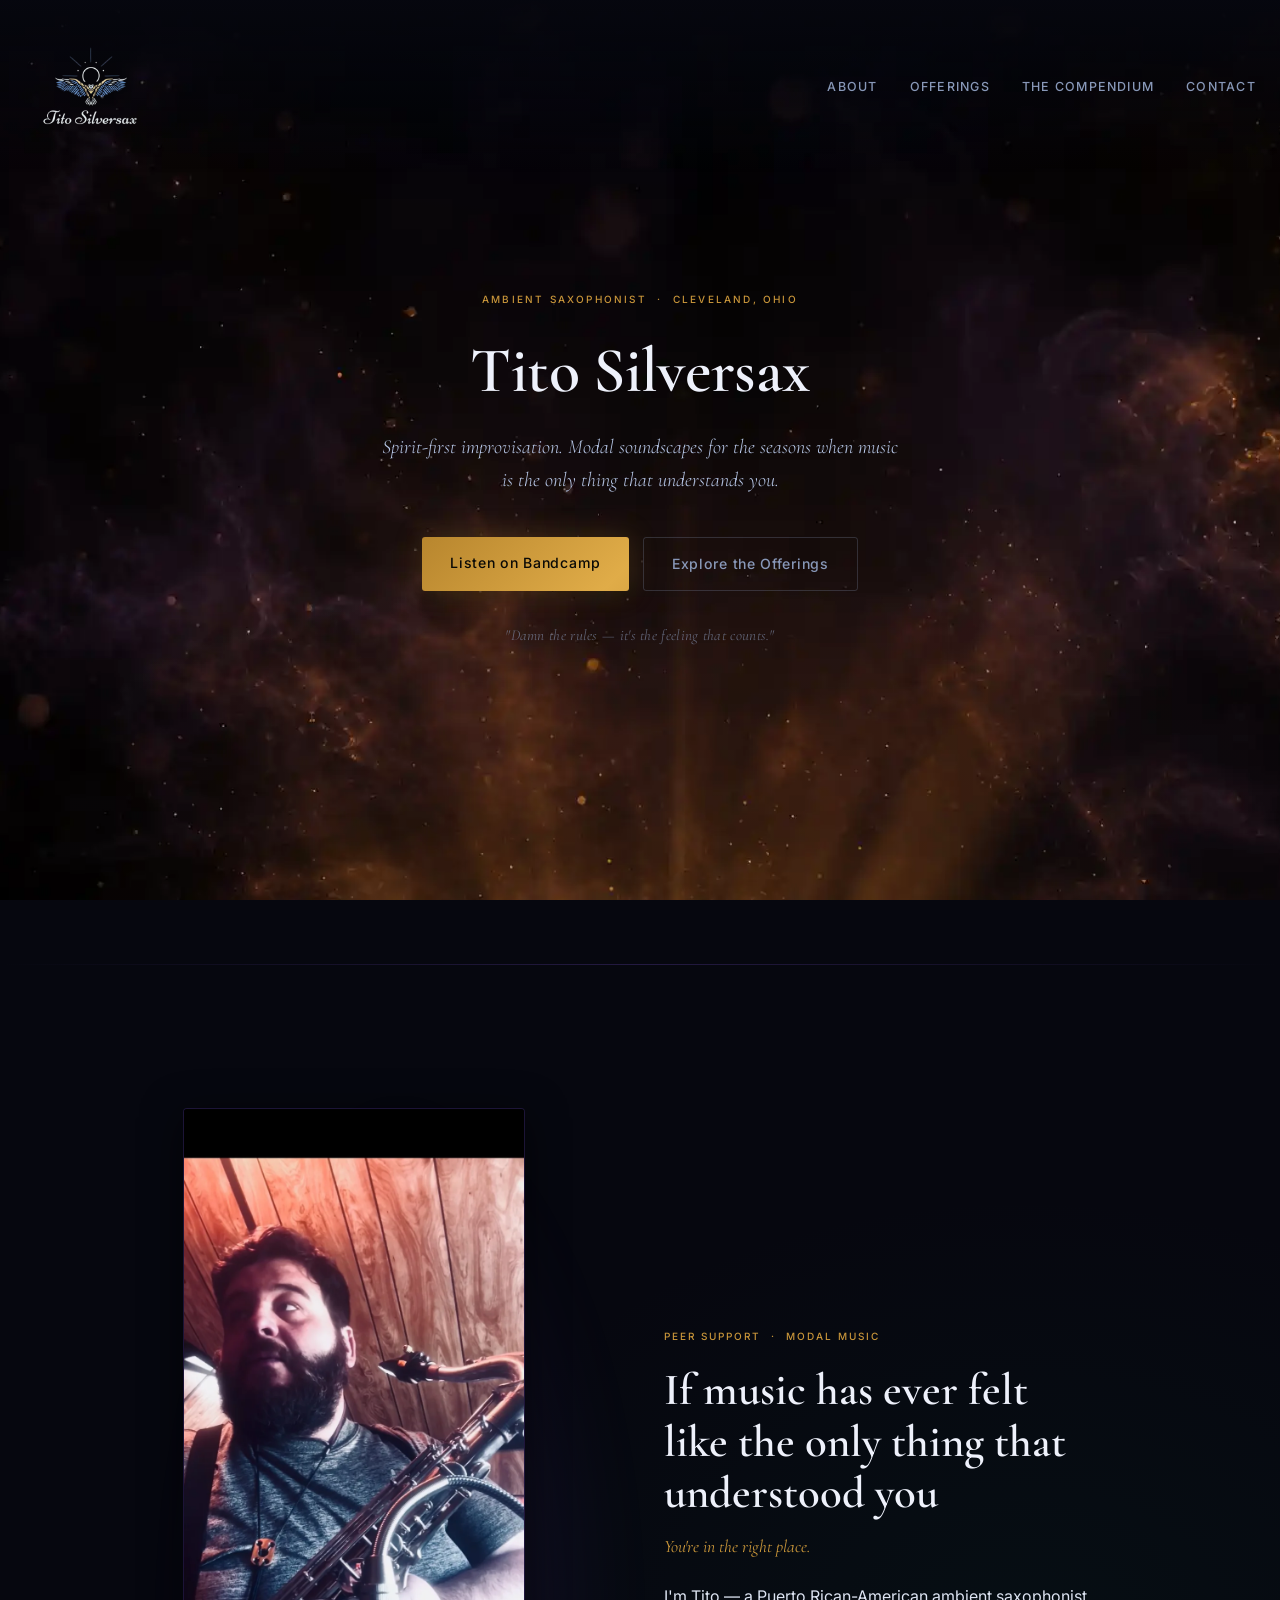
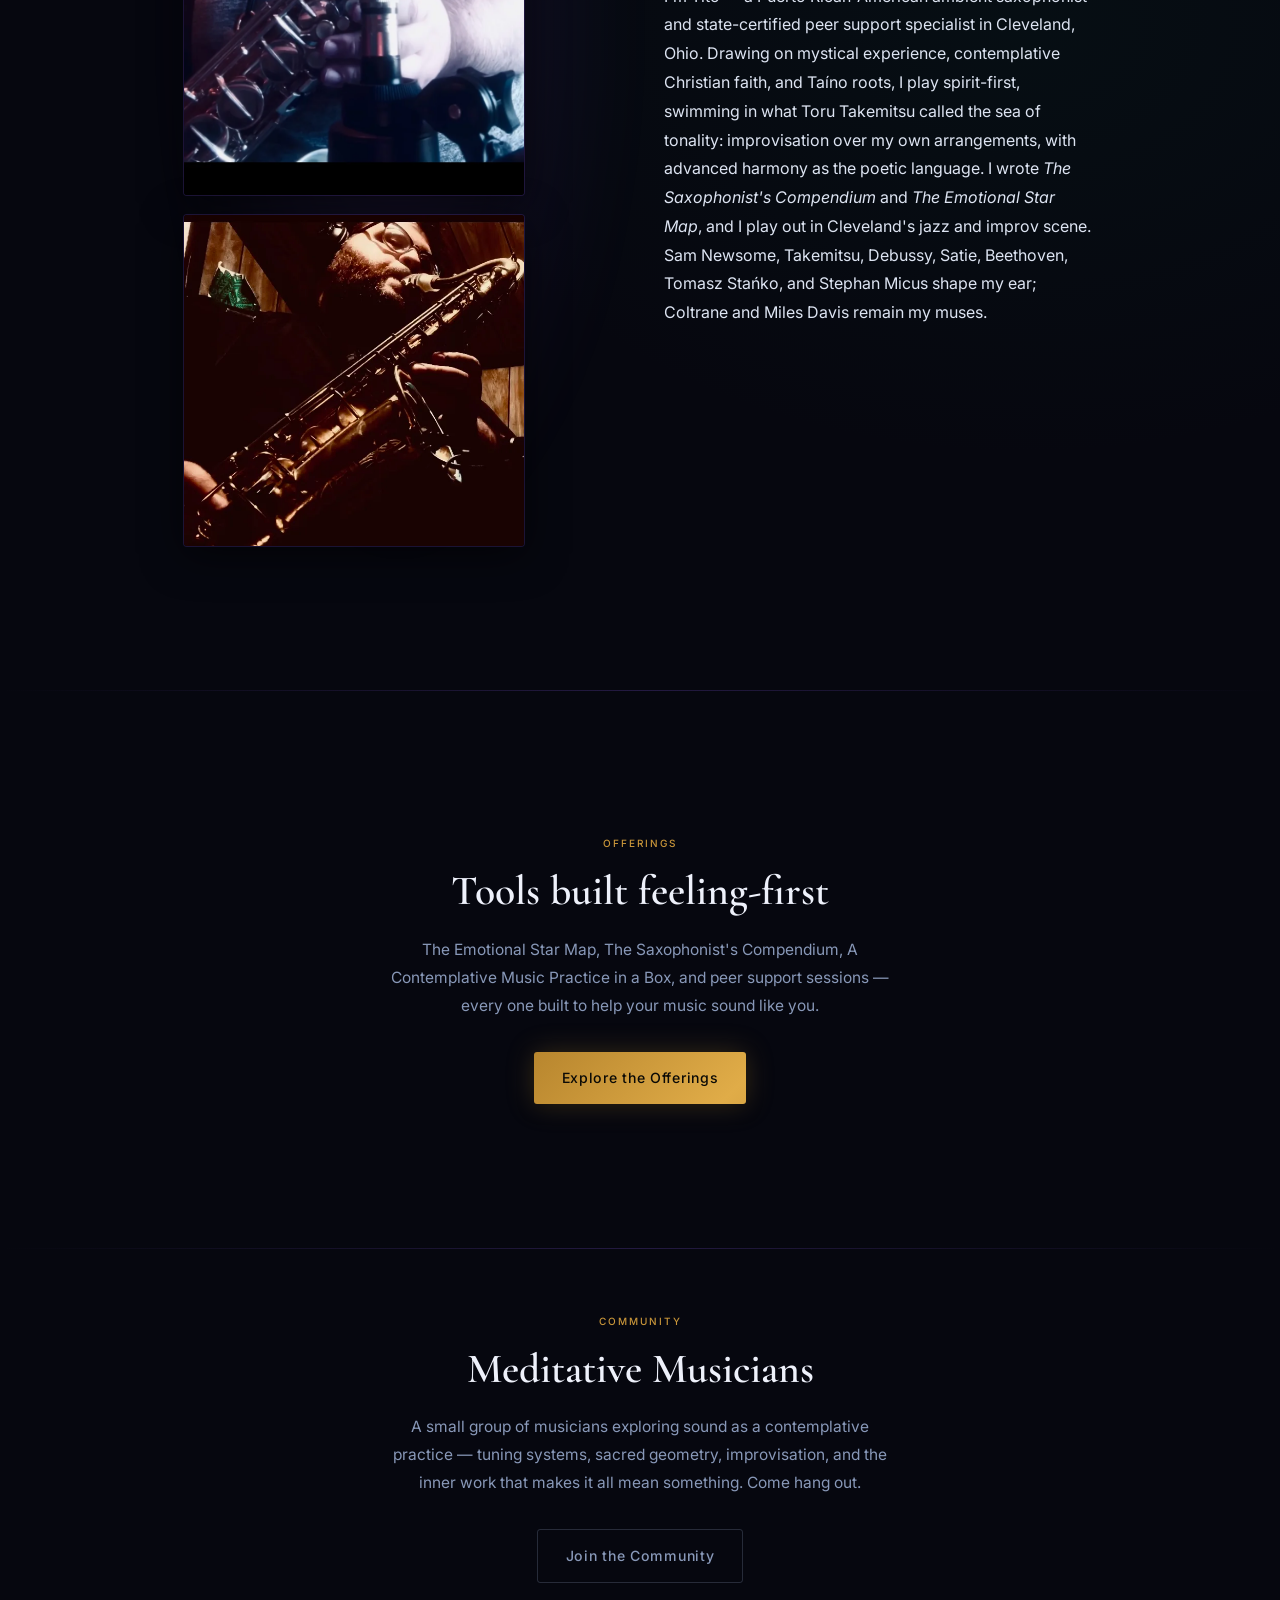
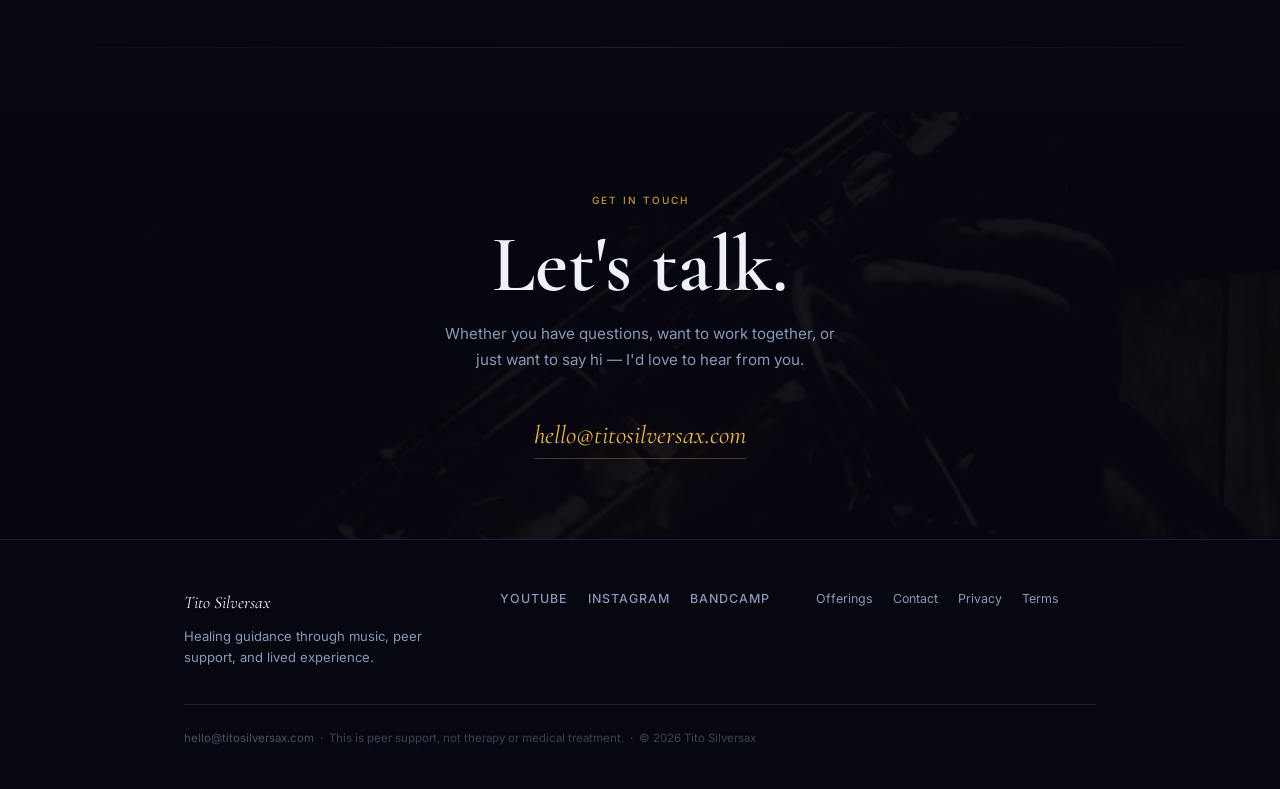
==== commit b48e8222: "Add artist photos to home about section Two OneDrive shots converted to webp (portrait cropped of iP" ====
--- a/home/index.html
+++ b/home/index.html
@@ -3,14 +3,14 @@
 <head>
   <meta charset="UTF-8" />
   <meta name="viewport" content="width=device-width, initial-scale=1.0" />
-  <title>The Emotional Star Map | Tito Silversax</title>
-  <meta name="description" content="Stop guessing chords. Use the Emotional Star Map to translate raw emotion into music. No theory degree required." />
+  <title>Tito Silversax | Ambient Saxophonist</title>
+  <meta name="description" content="Tito Silversax is a Puerto Rican-American ambient saxophonist in Cleveland, Ohio. Spirit-first improvisation, modal soundscapes, and feeling-first tools for musicians." />
   <link rel="icon" type="image/png" href="/home/favicon.png" />
 
   <meta property="og:type" content="website" />
   <meta property="og:url" content="https://titosilversax.com/home/" />
-  <meta property="og:title" content="Write songs that sound exactly how you feel." />
-  <meta property="og:description" content="Damn the rules! It's the feeling that counts. Get the Songwriter's Edition toolkit today." />
+  <meta property="og:title" content="Tito Silversax | Ambient Saxophonist" />
+  <meta property="og:description" content="Spirit-first improvisation, modal soundscapes, and feeling-first tools for musicians." />
   <meta property="og:image" content="https://titosilversax.com/home/og-preview.png" />
   <meta name="twitter:card" content="summary_large_image" />
 
@@ -22,9 +22,6 @@
     gtag('js', new Date());
     gtag('config', 'G-SF1Y8CMTMR');
   </script>
-
-  <!-- Kit Commerce -->
-  <script src="https://titosilversax.kit.com/commerce.js" async defer></script>
 
   <!-- Vercel Analytics -->
   <script defer src="/_vercel/insights/script.js"></script>
@@ -962,7 +959,7 @@
     </a>
     <ul class="nav-links">
       <li><a href="#about">About</a></li>
-      <li><a href="#offerings">Offerings</a></li>
+      <li><a href="/offerings">Offerings</a></li>
       <li class="nav-hide-mobile"><a href="/compendium">The Compendium</a></li>
       <li><a href="#contact">Contact</a></li>
     </ul>
@@ -981,19 +978,19 @@
   <section class="hero" id="home">
     <div class="hero-bg"></div>
     <div class="hero-inner">
-      <span class="hero-eyebrow">Tito Silversax &nbsp;·&nbsp; The Emotional Star Map</span>
+      <span class="hero-eyebrow">Ambient Saxophonist &nbsp;·&nbsp; Cleveland, Ohio</span>
       <h1 class="hero-headline">
-        Write songs that sound<br><em>exactly how you feel.</em>
+        Tito Silversax
       </h1>
       <p class="hero-sub">
-        Stop losing the feeling that sparked your song to safe chord patterns.
-        Map your emotion directly to the music — no theory required.
+        Spirit-first improvisation. Modal soundscapes for the seasons
+        when music is the only thing that understands you.
       </p>
       <div class="hero-ctas">
-        <a class="btn-primary" href="https://titosilversax.gumroad.com/l/thestarmap" target="_blank" rel="noopener">
-          Get the Songwriter's Edition — $27
+        <a class="btn-primary" href="https://titosilversax.bandcamp.com/" target="_blank" rel="noopener">
+          Listen on Bandcamp
         </a>
-        <a class="btn-secondary" href="https://titosilversax.kit.com/freeguide" target="_blank" rel="noopener">Get the Free Guide</a>
+        <a class="btn-secondary" href="/offerings">Explore the Offerings</a>
       </div>
       <p class="hero-quote">"Damn the rules — it's the feeling that counts."</p>
     </div>
@@ -1007,17 +1004,26 @@
   <section class="about" id="about">
     <div class="container container--wide">
       <div class="about-grid">
-        <div class="about-img-wrap">
-          <img class="about-img" src="/home/portrait.jpg" alt="Tito with saxophone" width="340">
+        <div class="about-img-wrap" style="flex-direction: column; gap: 20px;">
+          <img class="about-img" src="/images/tito-portrait.webp" alt="Tito Silversax with tenor saxophone" width="340" height="686">
+          <img class="about-img" src="/images/tito-playing.webp" alt="Tito playing tenor saxophone" width="340" height="331" loading="lazy">
         </div>
         <div>
           <span class="about-tag">Peer Support &nbsp;·&nbsp; Modal Music</span>
           <h2 class="about-heading">If music has ever felt like the only thing that understood you</h2>
           <p class="about-sub">You're in the right place.</p>
           <p class="about-body">
-            I'm Tito — a state-certified peer support specialist and saxophonist.
-            I build quiet, modal soundscapes and honest conversations for people
-            navigating heavy seasons.
+            I'm Tito — a Puerto Rican-American ambient saxophonist and
+            state-certified peer support specialist in Cleveland, Ohio.
+            Drawing on mystical experience, contemplative Christian faith,
+            and Taíno roots, I play spirit-first, swimming in what Toru
+            Takemitsu called the sea of tonality: improvisation over my own
+            arrangements, with advanced harmony as the poetic language.
+            I wrote <em>The Saxophonist's Compendium</em> and
+            <em>The Emotional Star Map</em>, and I play out in Cleveland's
+            jazz and improv scene. Sam Newsome, Takemitsu, Debussy, Satie,
+            Beethoven, Tomasz Stańko, and Stephan Micus shape my ear;
+            Coltrane and Miles Davis remain my muses.
           </p>
         </div>
       </div>
@@ -1027,155 +1033,18 @@
   <div class="divider"></div>
 
   <!-- ══════════════════════════════
-       OFFERINGS
+       OFFERINGS TEASER
        ══════════════════════════════ -->
-  <section class="offerings" id="offerings">
-    <div class="container container--wide">
-      <div class="offerings-header">
-        <span class="section-label">The Path</span>
-        <h2 class="section-heading">Choose Your Starting Point</h2>
-      </div>
-      <p class="offerings-subtext">Every tool here was built feeling-first — to help you write music that actually sounds like you.</p>
-      <p class="offerings-avail">Available in English &amp; Spanish &nbsp;·&nbsp; También en español</p>
-
-      <div class="offerings-grid">
-
-        <!-- Free Guide -->
-        <div class="offering-card">
-          <span class="card-badge card-badge--free">Free Guide</span>
-          <span class="card-type">Digital Download</span>
-          <h3 class="card-title">The Emotional Star Map</h3>
-          <div class="card-price" style="font-size:1.4rem; margin-top:8px;">Free</div>
-          <p class="card-price-note">Delivered to your inbox</p>
-          <p class="card-desc">
-            The original 6-page guide to mapping seven emotional territories onto
-            the musical modes. Includes the Quick-Start Process and The 4 Emotional
-            Bridges. No music background needed — just honesty about how you feel.
-          </p>
-          <span class="card-includes-label">What's Included</span>
-          <ul class="card-list">
-            <li>6-page digital guide</li>
-            <li>The 7 Emotional Palettes mapped to modes</li>
-            <li>The Quick-Start Process</li>
-            <li>The 4 Emotional Bridges</li>
-            <li>Journaling prompts for each mode</li>
-            <li>No music background required</li>
-          </ul>
-          <a class="btn-secondary" href="https://titosilversax.kit.com/freeguide" target="_blank" rel="noopener" style="display:inline-block; width:100%; text-align:center;">
-            Download Free Guide
-          </a>
-        </div>
-
-        <!-- Songwriter's Edition -->
-        <div class="offering-card offering-card--recommended">
-          <span class="card-badge card-badge--recommended">Recommended</span>
-          <span class="card-type">Emotional Processing System</span>
-          <h3 class="card-title">The Emotional Star Map: Songwriter's Edition</h3>
-          <div class="card-price">$27</div>
-          <p class="card-price-note">One-time purchase</p>
-          <p class="card-desc">
-            The full system for turning a heavy feeling into a finished song.
-            Everything you need to move from stuck to sonically honest.
-          </p>
-          <span class="card-includes-label">What's Included</span>
-          <ul class="card-list">
-            <li>The Processing Guide — structured emotional excavation</li>
-            <li>Interactive Notion Workspace (duplicatable)</li>
-            <li>Emotional Landscapes — map the color of your current state</li>
-            <li>Transition Frameworks — move through heavy emotions safely</li>
-            <li>5 Structured Song Feeling Journal Sessions</li>
-            <li>"Star Note" deep-dive for every palette</li>
-            <li>Printable PDF Workbook (22 pages)</li>
-            <li>Modal Listening Playlist &amp; Chord Charts</li>
-          </ul>
-          <a class="btn-primary" href="https://titosilversax.gumroad.com/l/thestarmap" target="_blank" rel="noopener" style="display:inline-block; width:100%; text-align:center;">
-            Get the Full System — $27
-          </a>
-        </div>
-
-        <!-- A Contemplative Music Practice in a Box -->
-        <div class="offering-card offering-card--practice">
-          <span class="card-badge card-badge--new">New</span>
-          <span class="card-type">Contemplative Practice System</span>
-          <h3 class="card-title">A Contemplative Music Practice in a Box</h3>
-          <div class="card-price">$97</div>
-          <p class="card-price-note">One-time purchase</p>
-          <p class="card-desc">
-            Ten modal journeys over living drones, held by a five-movement
-            ritual: Settle, Listen, Visualize, Play, Reflect. A practice,
-            the way meditation is a practice.
-          </p>
-          <span class="card-includes-label">What's Included</span>
-          <ul class="card-list">
-            <li>66-page practice guide — ten modal journeys</li>
-            <li>Ten 30-minute looping drone soundscapes</li>
-            <li>The five-movement session ritual</li>
-            <li>Transposition guide for B♭ &amp; E♭ instruments</li>
-            <li>Triad pair appendix for deeper harmony</li>
-          </ul>
-          <a class="convertkit-button" href="/practice">Explore the Practice — $97</a>
-        </div>
-
-        <!-- The Saxophonist's Compendium -->
-        <div class="offering-card offering-card--companion">
-          <span class="card-badge card-badge--companion">For Saxophonists</span>
-          <span class="card-type">Digital Book</span>
-          <h3 class="card-title">The Saxophonist's Compendium</h3>
-          <div class="card-price">$27</div>
-          <p class="card-price-note">PDF &amp; EPUB &nbsp;·&nbsp; Instant download</p>
-          <p class="card-desc">
-            25,000 words on harmonic physics, microtonality, world tuning systems,
-            sacred geometry, Kabbalah, and Sufism — all through the lens of the saxophone.
-            You'll hear differently after this.
-          </p>
-          <span class="card-includes-label">What's Inside</span>
-          <ul class="card-list">
-            <li>The harmonic series &amp; overtone practice</li>
-            <li>Microtonality &amp; alternate fingerings</li>
-            <li>Arabic, Turkish, Persian &amp; West African tuning systems</li>
-            <li>Sacred geometry &amp; the Fibonacci sequence</li>
-            <li>Kabbalah &amp; Sufism on sound as spiritual practice</li>
-            <li>An integrated daily practice framework</li>
-          </ul>
-          <a class="convertkit-button" href="/compendium">Get the Compendium — $27</a>
-        </div>
-
-      </div>
-    </div>
-  </section>
-
-  <div class="divider"></div>
-
-  <!-- ══════════════════════════════
-       PROCESS
-       ══════════════════════════════ -->
-  <section class="process" id="process">
+  <section class="section" id="offerings" style="text-align: center; padding: 80px 0;">
     <div class="container">
-      <span class="section-label">The Journey</span>
-      <h2 class="section-heading">How We Work Together</h2>
-      <div class="process-grid">
-        <div class="process-step">
-          <span class="process-num">01</span>
-          <div>
-            <h3 class="process-title">Reach Out</h3>
-            <p class="process-body">Send me a voice memo on Instagram or drop me an email. Tell me what you're navigating and what you're hoping to find.</p>
-          </div>
-        </div>
-        <div class="process-step">
-          <span class="process-num">02</span>
-          <div>
-            <h3 class="process-title">We Map It</h3>
-            <p class="process-body">If we decide to work together, we'll map your emotional landscape and identify which modes and sounds resonate with your experience.</p>
-          </div>
-        </div>
-        <div class="process-step">
-          <span class="process-num">03</span>
-          <div>
-            <h3 class="process-title">Sound Meets You</h3>
-            <p class="process-body">Through our sessions, the music becomes a container — a place to feel, process, and begin to move through what you're carrying.</p>
-          </div>
-        </div>
-      </div>
+      <span class="section-label">Offerings</span>
+      <h2 class="section-heading" style="padding-left: 0; text-align: center;">Tools built feeling-first</h2>
+      <p style="color: var(--text-muted); font-size: 0.97rem; max-width: 520px; margin: 0 auto 32px; line-height: 1.8;">
+        The Emotional Star Map, The Saxophonist's Compendium, A Contemplative
+        Music Practice in a Box, and peer support sessions — every one built
+        to help your music sound like you.
+      </p>
+      <a class="btn-primary" href="/offerings">Explore the Offerings</a>
     </div>
   </section>
 
@@ -1192,80 +1061,6 @@
         A small group of musicians exploring sound as a contemplative practice — tuning systems, sacred geometry, improvisation, and the inner work that makes it all mean something. Come hang out.
       </p>
       <a class="btn-secondary" href="https://www.skool.com/meditative-musicians-6593/about" target="_blank" rel="noopener">Join the Community</a>
-    </div>
-  </section>
-
-  <div class="divider"></div>
-
-  <!-- ══════════════════════════════
-       FAQ
-       ══════════════════════════════ -->
-  <section class="faq" id="faq">
-    <div class="container">
-      <span class="section-label">Questions</span>
-      <h2 class="section-heading">Frequently Asked</h2>
-      <div class="faq-list">
-
-        <details class="faq-item">
-          <summary>
-            What is peer support, and how is it different from therapy?
-            <span class="faq-icon">+</span>
-          </summary>
-          <p class="faq-answer">
-            Peer support is a relationship between two people with shared lived experience.
-            I'm not a therapist or clinician — I'm a state-certified peer support specialist
-            who has navigated my own heavy seasons and trained to walk alongside others in theirs.
-            Peer support is about connection, not diagnosis.
-          </p>
-        </details>
-
-        <details class="faq-item">
-          <summary>
-            Do I need a music background to work with you?
-            <span class="faq-icon">+</span>
-          </summary>
-          <p class="faq-answer">
-            Not at all. The Emotional Star Map and all of my tools are designed for people
-            who feel music deeply but may have no formal training. If you can feel, you can use these.
-          </p>
-        </details>
-
-        <details class="faq-item">
-          <summary>
-            What are modal frameworks?
-            <span class="faq-icon">+</span>
-          </summary>
-          <p class="faq-answer">
-            Musical modes are different scales that carry distinct emotional colors. The Dorian
-            mode feels different from the Phrygian — and that difference maps to something real
-            in how we feel. Modal frameworks are a way of using those emotional qualities intentionally
-            in your music and your healing process.
-          </p>
-        </details>
-
-        <details class="faq-item">
-          <summary>
-            How does the sliding scale work?
-            <span class="faq-icon">+</span>
-          </summary>
-          <p class="faq-answer">
-            For the 90-Day Intensive, I offer a range of pricing based on what you can honestly afford.
-            I believe this work should be accessible. When you apply, we'll talk about what works for you.
-          </p>
-        </details>
-
-        <details class="faq-item">
-          <summary>
-            Can I combine offerings?
-            <span class="faq-icon">+</span>
-          </summary>
-          <p class="faq-answer">
-            Yes. Many people start with the free guide or Songwriter's Edition, then move into
-            sessions when they're ready. There's no prescribed path — just wherever you are.
-          </p>
-        </details>
-
-      </div>
     </div>
   </section>
 
@@ -1305,8 +1100,7 @@
         </div>
         <div>
           <div class="footer-nav">
-            <a href="#offerings">Offerings</a>
-            <a href="#services">Sessions</a>
+            <a href="/offerings">Offerings</a>
             <a href="#contact">Contact</a>
             <a href="/privacy">Privacy</a>
             <a href="/terms">Terms</a>
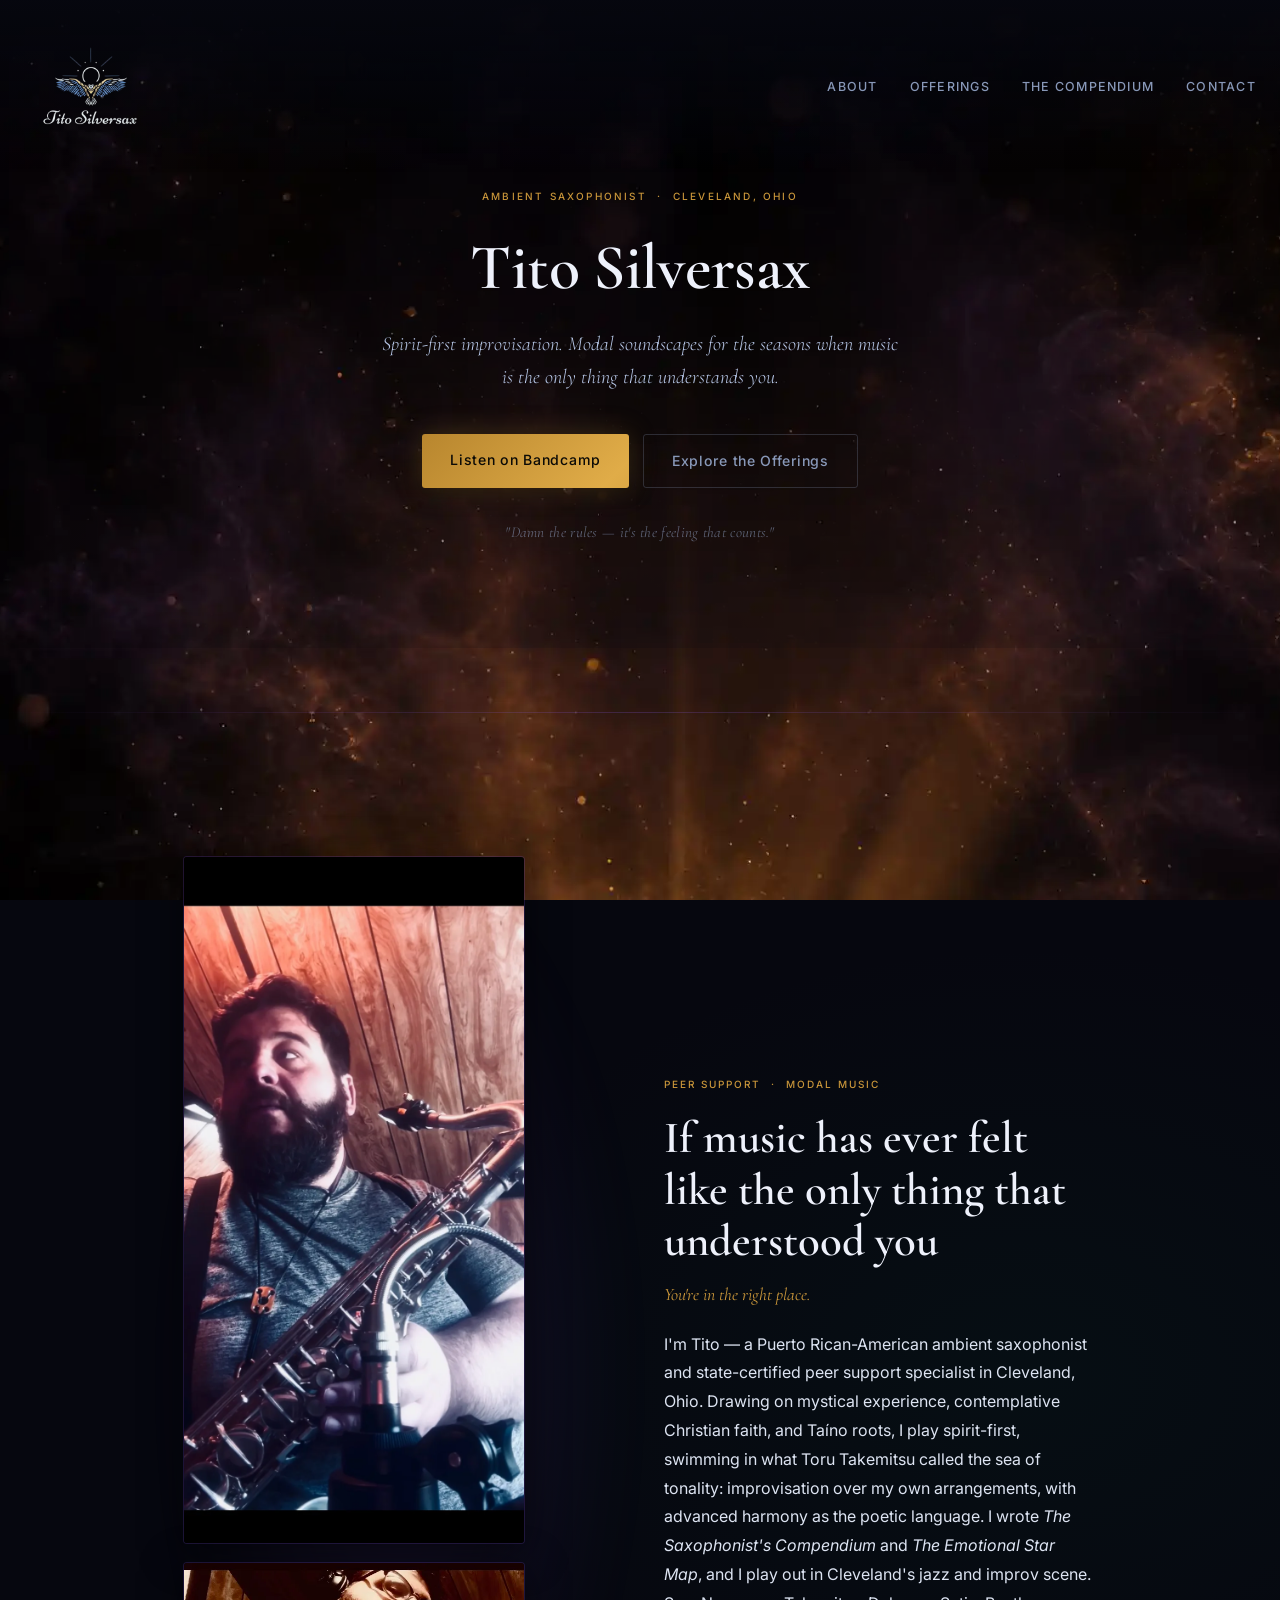
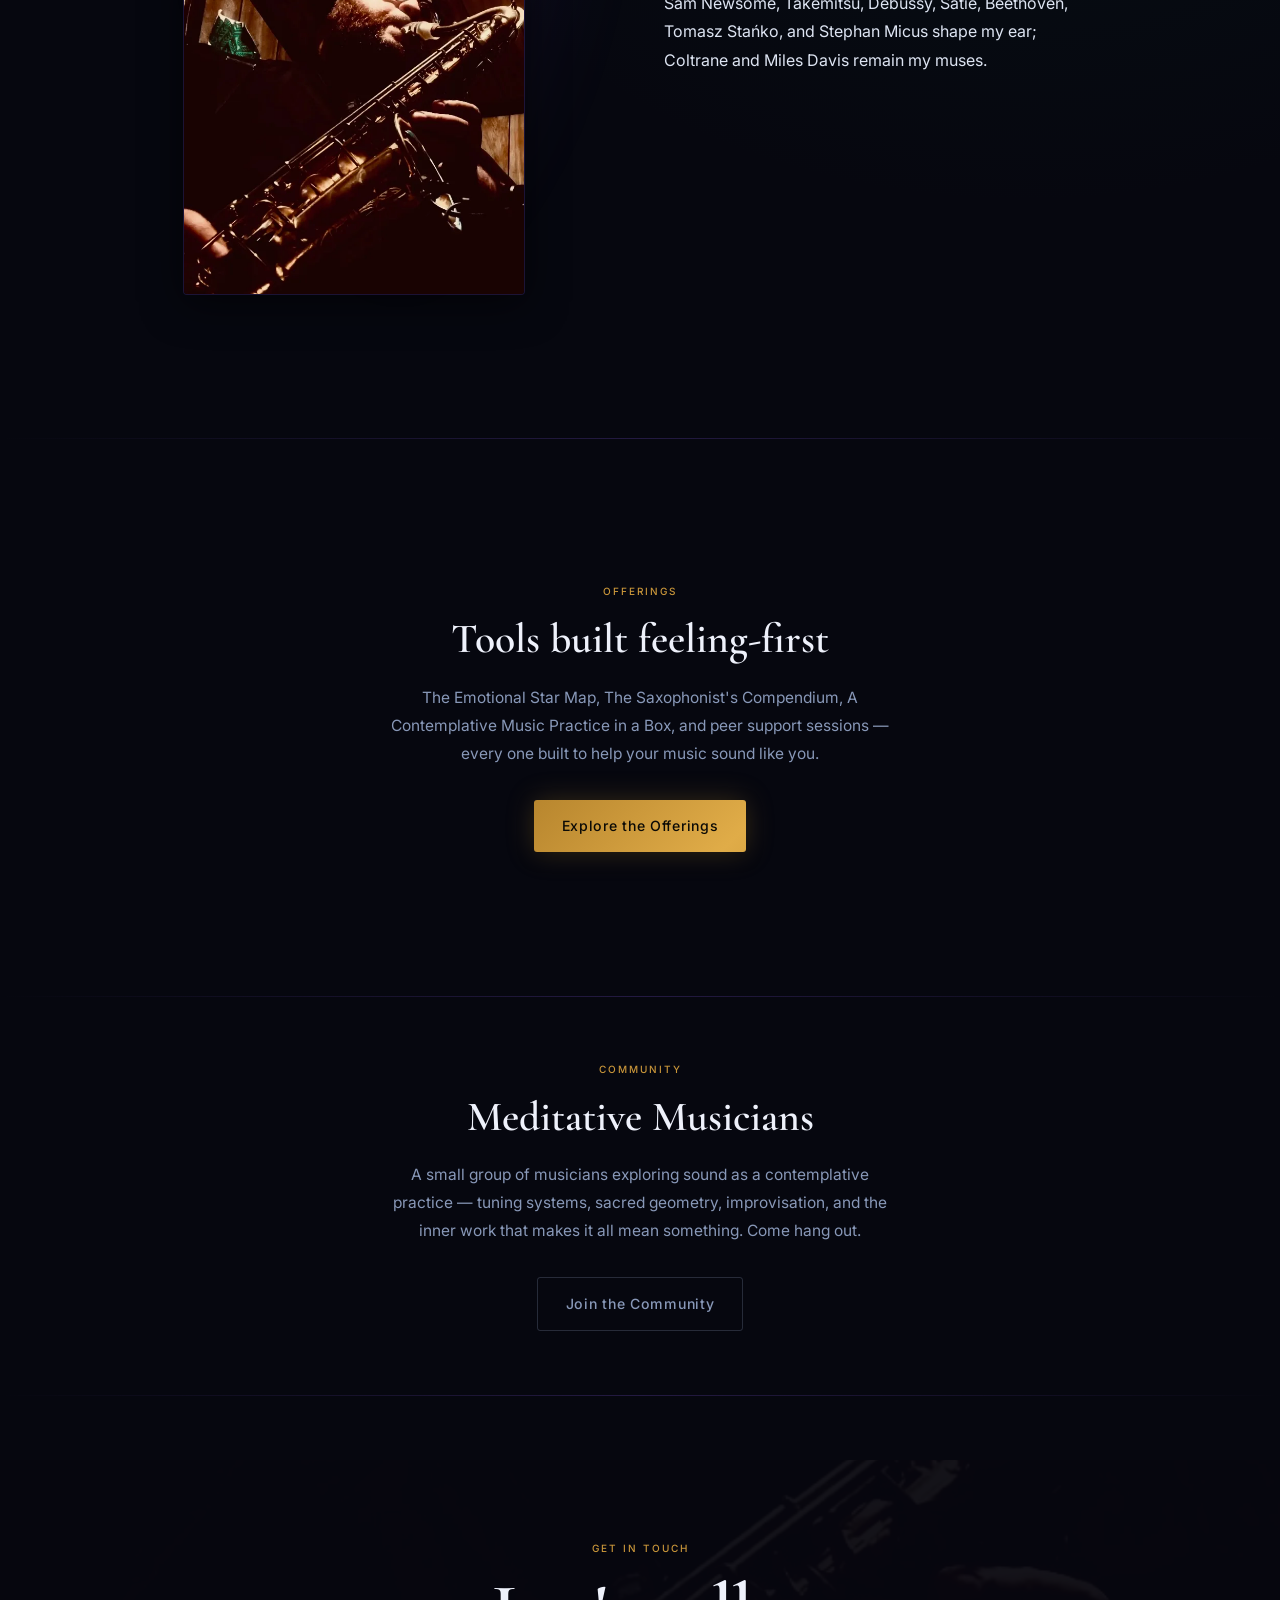
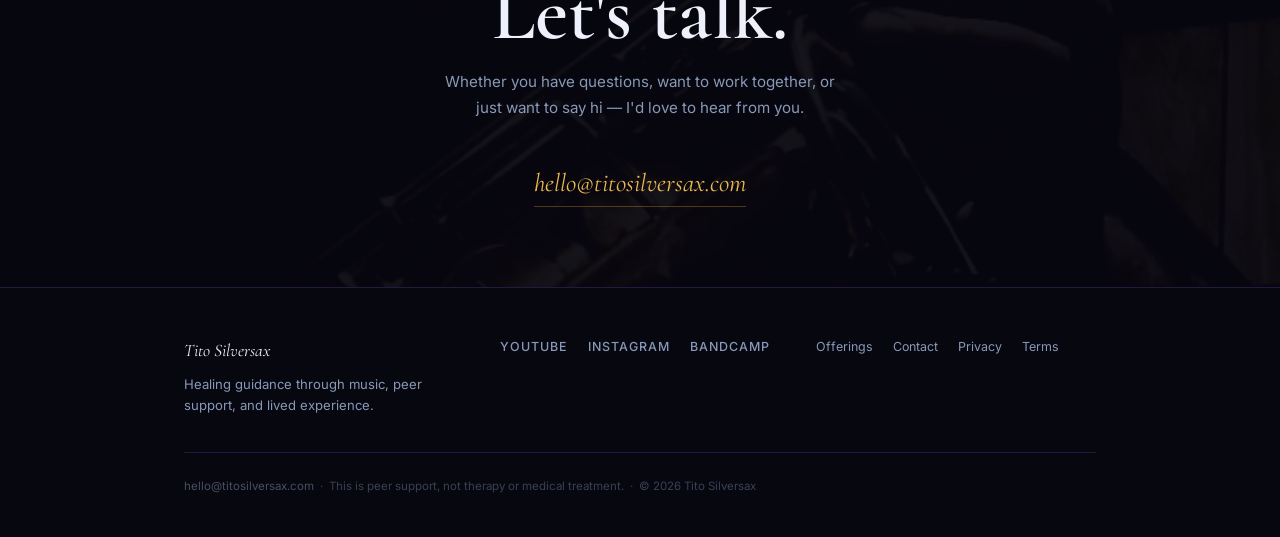
==== commit d6ffbd2a: "Tighten gap between home hero and bio Hero min-height 100dvh left dead space under the shorter artis" ====
--- a/home/index.html
+++ b/home/index.html
@@ -157,12 +157,12 @@
 
     /* ── HERO ── */
     .hero {
-      min-height: 100dvh;
+      min-height: 72dvh;
       display: flex;
       align-items: center;
       justify-content: center;
       text-align: center;
-      padding: 120px 24px 80px;
+      padding: 150px 24px 64px;
       position: relative;
       overflow: hidden;
     }
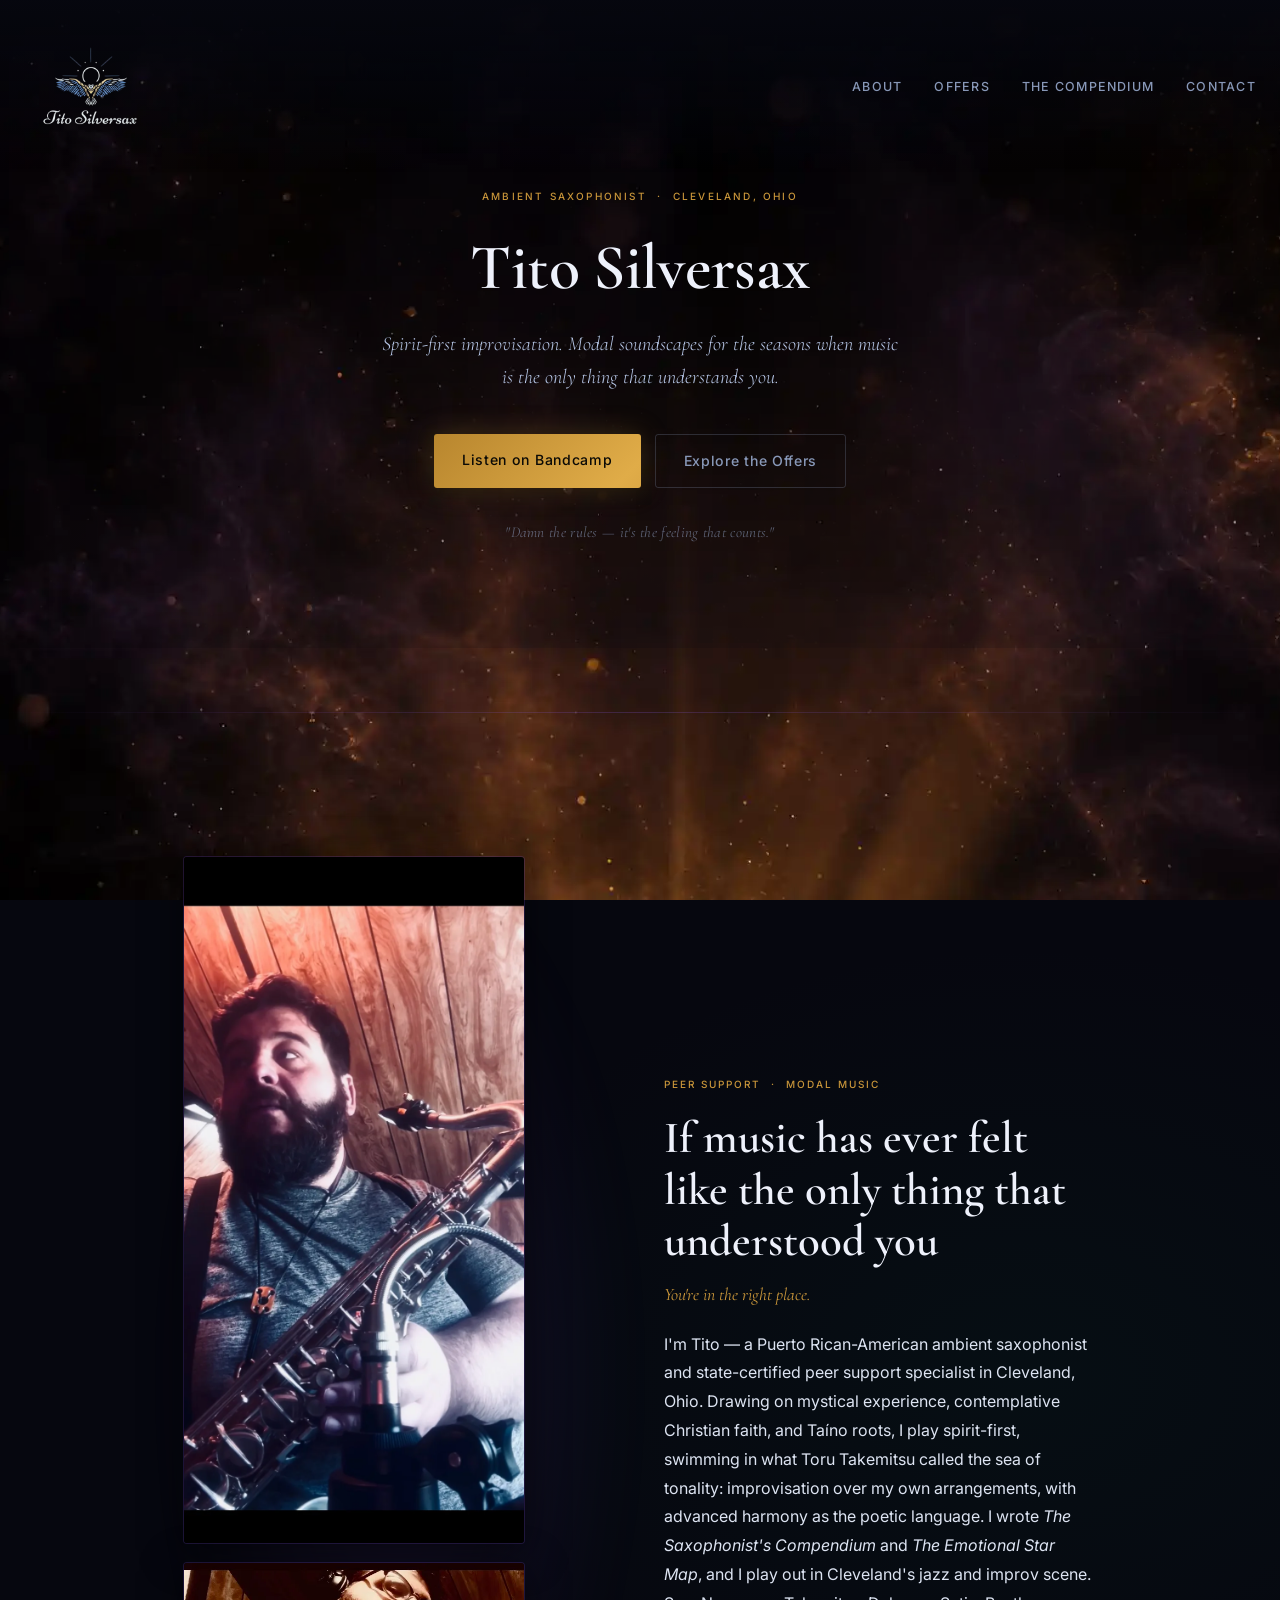
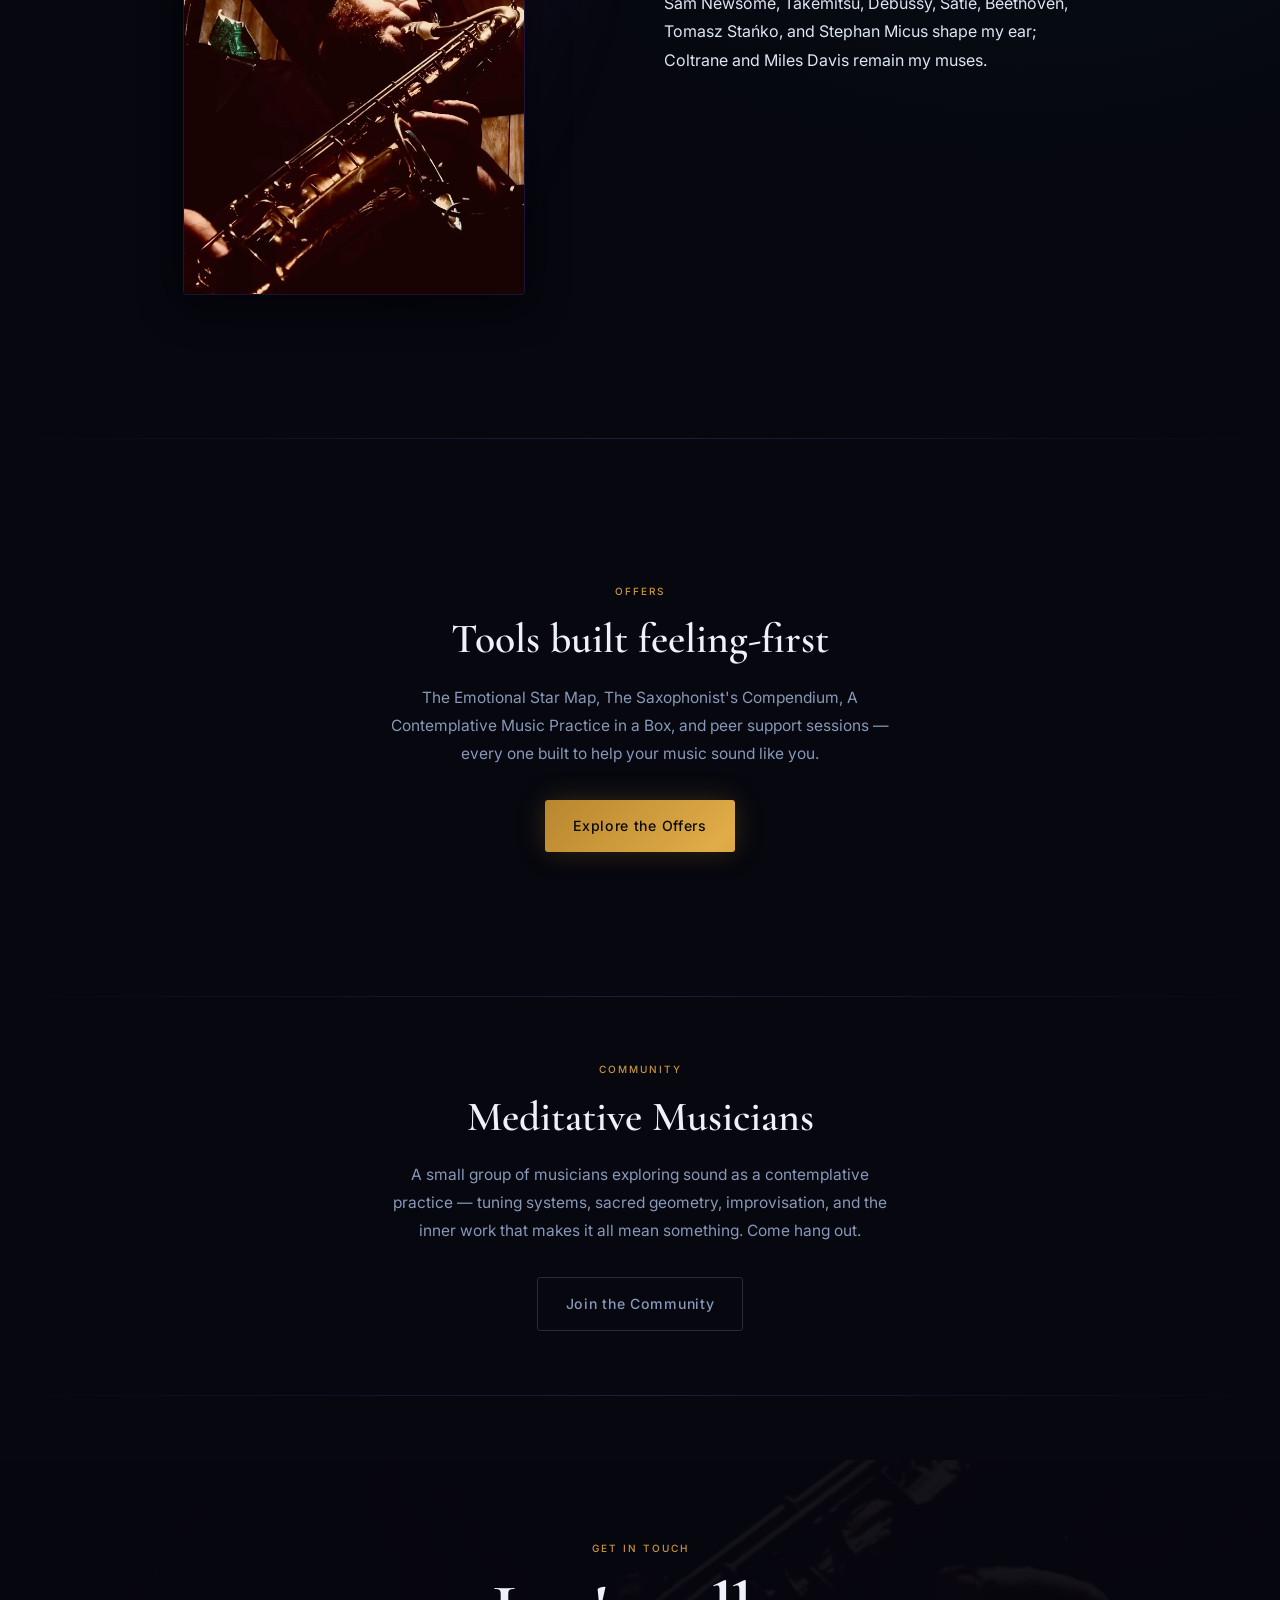
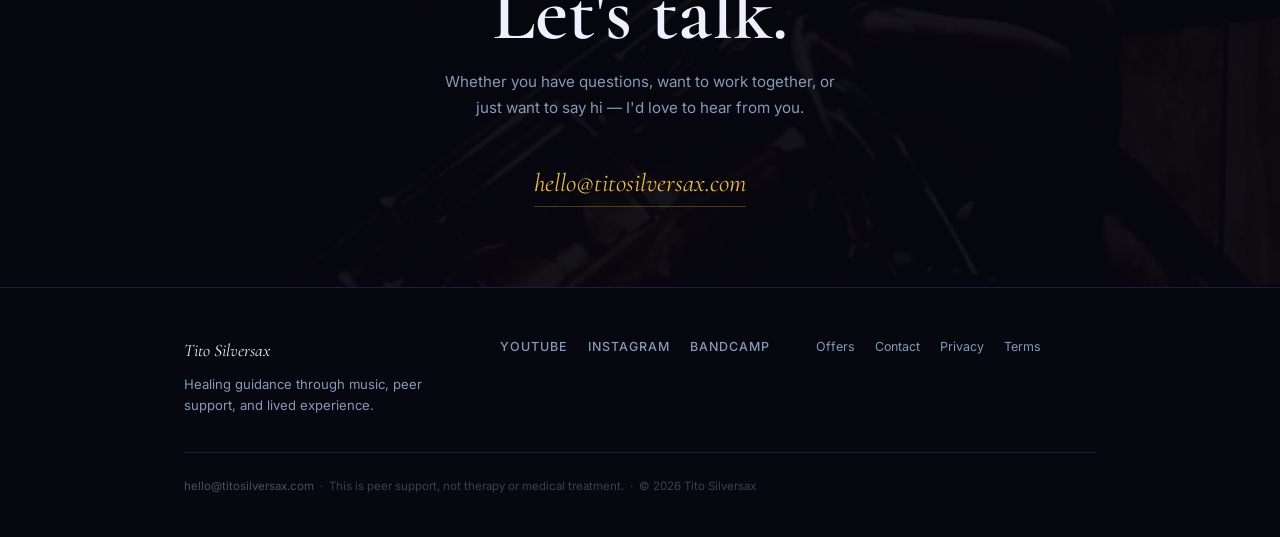
==== commit 5d6a90d2: "Rename Offerings to Offers Directory moved to /offers with a permanent redirect from /offerings; nav" ====
--- a/home/index.html
+++ b/home/index.html
@@ -959,7 +959,7 @@
     </a>
     <ul class="nav-links">
       <li><a href="#about">About</a></li>
-      <li><a href="/offerings">Offerings</a></li>
+      <li><a href="/offers">Offers</a></li>
       <li class="nav-hide-mobile"><a href="/compendium">The Compendium</a></li>
       <li><a href="#contact">Contact</a></li>
     </ul>
@@ -990,7 +990,7 @@
         <a class="btn-primary" href="https://titosilversax.bandcamp.com/" target="_blank" rel="noopener">
           Listen on Bandcamp
         </a>
-        <a class="btn-secondary" href="/offerings">Explore the Offerings</a>
+        <a class="btn-secondary" href="/offers">Explore the Offers</a>
       </div>
       <p class="hero-quote">"Damn the rules — it's the feeling that counts."</p>
     </div>
@@ -1037,14 +1037,14 @@
        ══════════════════════════════ -->
   <section class="section" id="offerings" style="text-align: center; padding: 80px 0;">
     <div class="container">
-      <span class="section-label">Offerings</span>
+      <span class="section-label">Offers</span>
       <h2 class="section-heading" style="padding-left: 0; text-align: center;">Tools built feeling-first</h2>
       <p style="color: var(--text-muted); font-size: 0.97rem; max-width: 520px; margin: 0 auto 32px; line-height: 1.8;">
         The Emotional Star Map, The Saxophonist's Compendium, A Contemplative
         Music Practice in a Box, and peer support sessions — every one built
         to help your music sound like you.
       </p>
-      <a class="btn-primary" href="/offerings">Explore the Offerings</a>
+      <a class="btn-primary" href="/offers">Explore the Offers</a>
     </div>
   </section>
 
@@ -1100,7 +1100,7 @@
         </div>
         <div>
           <div class="footer-nav">
-            <a href="/offerings">Offerings</a>
+            <a href="/offers">Offers</a>
             <a href="#contact">Contact</a>
             <a href="/privacy">Privacy</a>
             <a href="/terms">Terms</a>
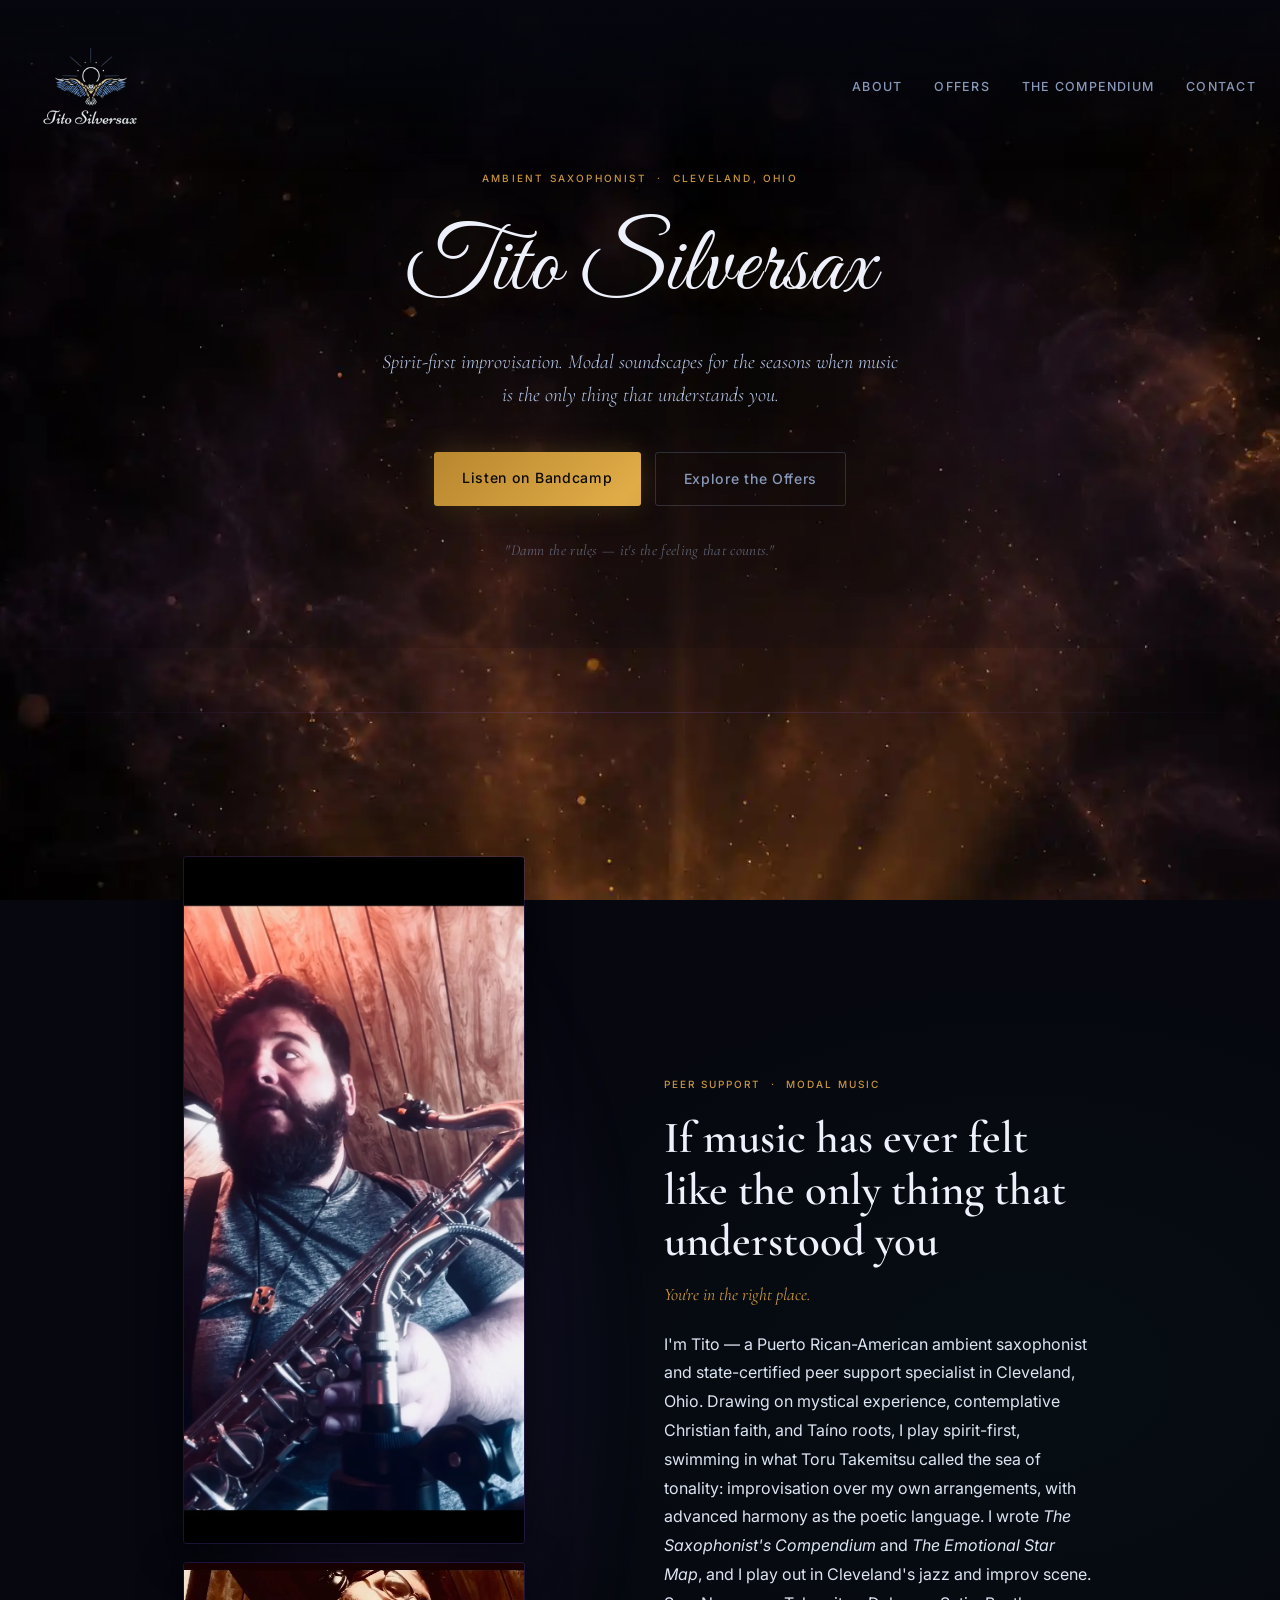
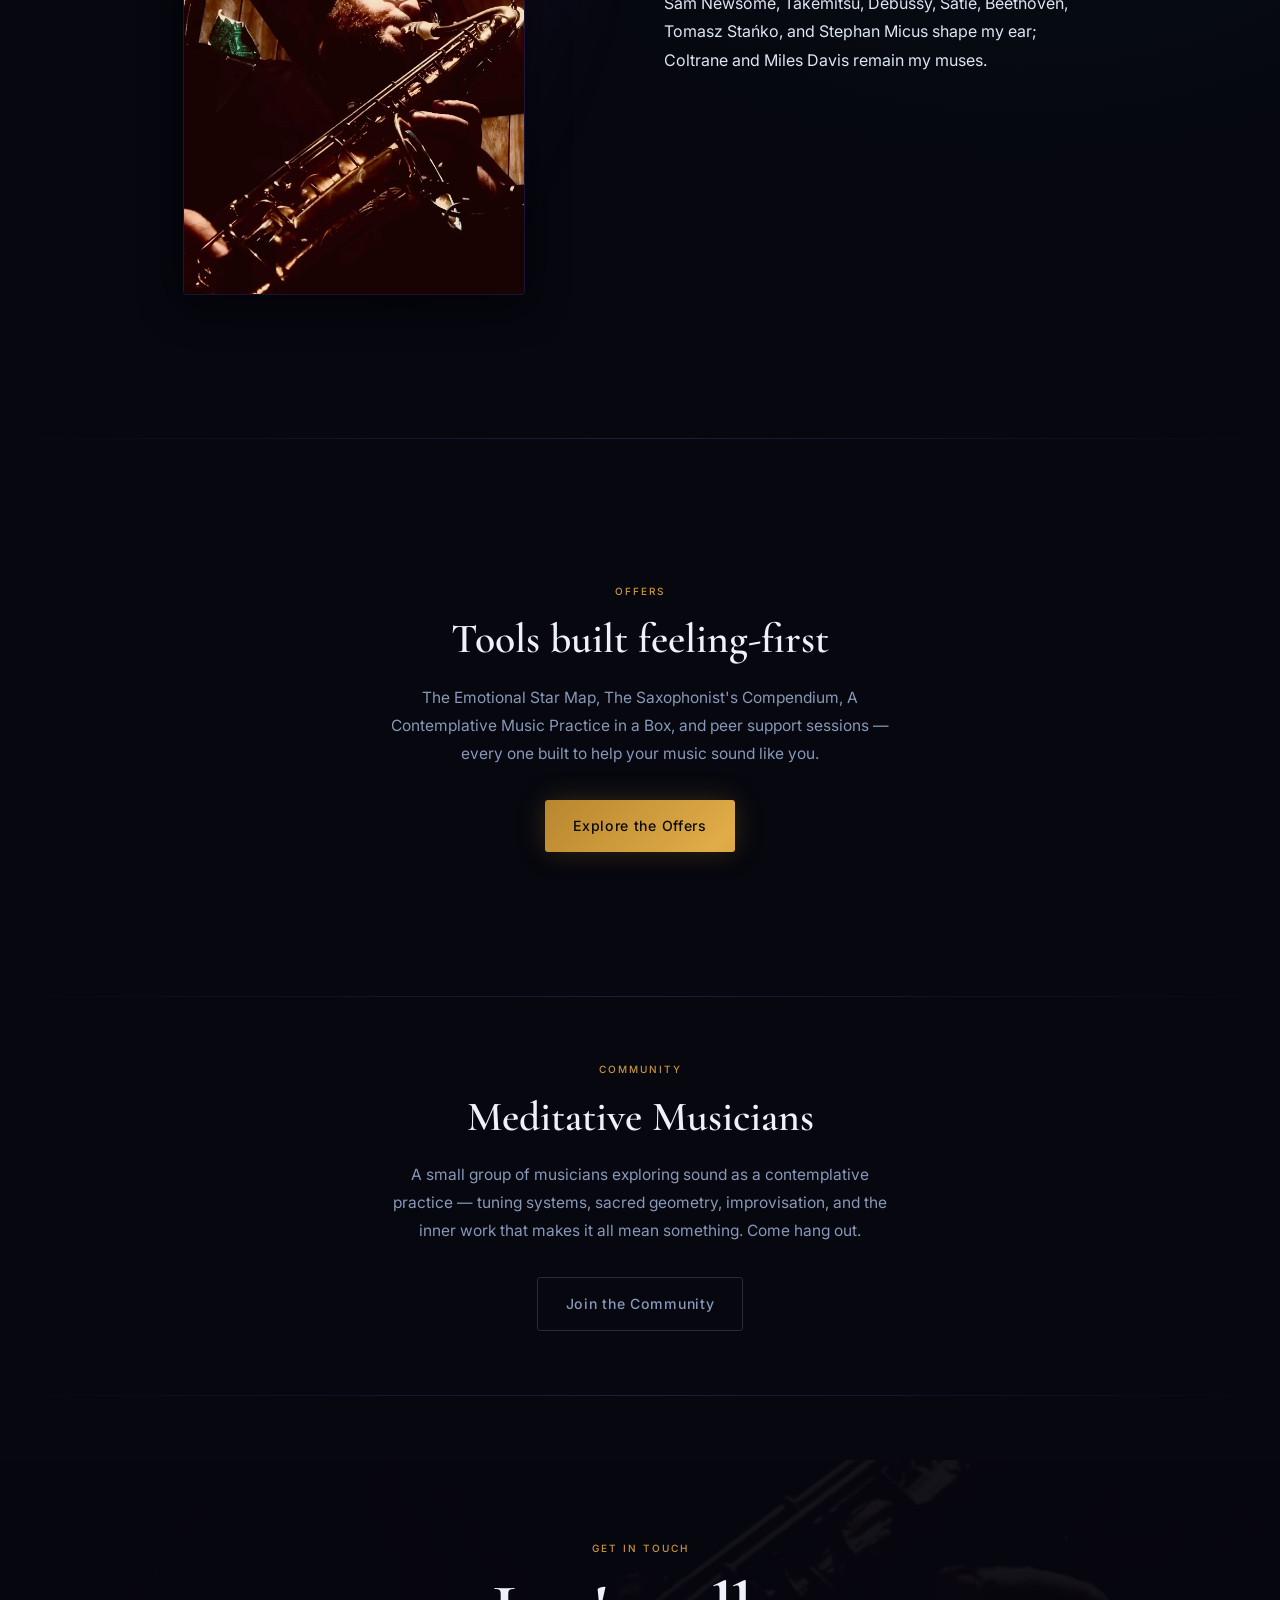
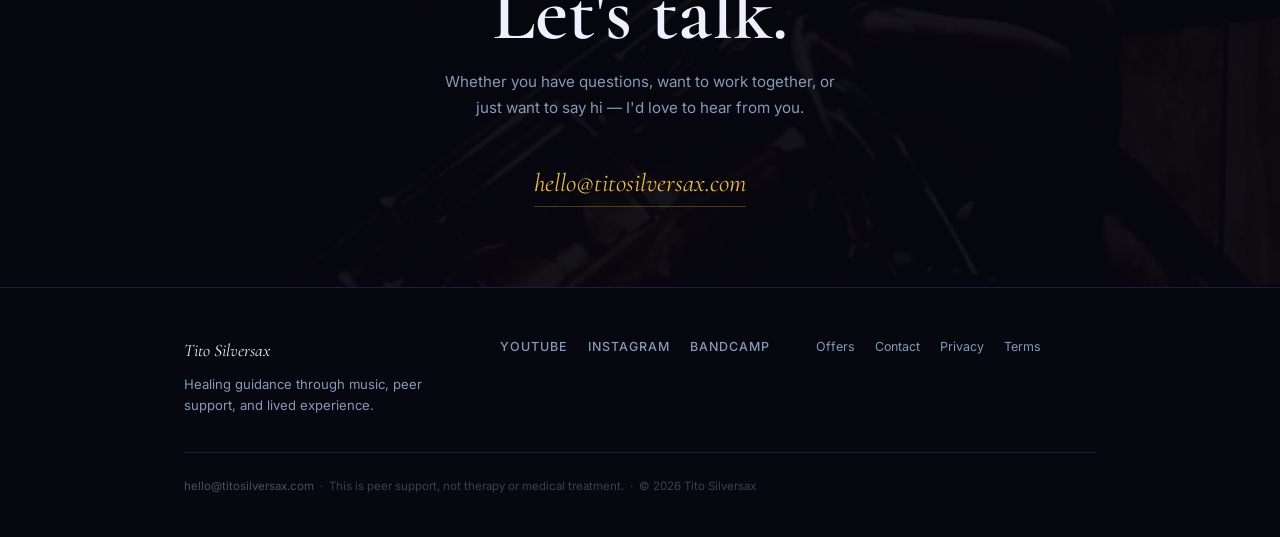
==== commit 53b6f616: "Set hero name in Great Vibes script Handwritten calligraphy face for the "Tito Silversax" headline, " ====
--- a/home/index.html
+++ b/home/index.html
@@ -29,7 +29,7 @@
   <!-- Google Fonts -->
   <link rel="preconnect" href="https://fonts.googleapis.com">
   <link rel="preconnect" href="https://fonts.gstatic.com" crossorigin>
-  <link href="https://fonts.googleapis.com/css2?family=Cormorant+Garamond:ital,wght@0,300;0,400;0,600;1,300;1,400;1,600&family=Inter:wght@300;400;500&display=swap" rel="stylesheet">
+  <link href="https://fonts.googleapis.com/css2?family=Cormorant+Garamond:ital,wght@0,300;0,400;0,600;1,300;1,400;1,600&family=Great+Vibes&family=Inter:wght@300;400;500&display=swap" rel="stylesheet">
 
   <style>
     *, *::before, *::after { box-sizing: border-box; margin: 0; padding: 0; }
@@ -203,13 +203,14 @@
     }
 
     .hero-headline {
-      font-family: var(--ff-head);
-      font-size: clamp(2.4rem, 7vw, 4rem);
-      font-weight: 600;
-      line-height: 1.1;
-      letter-spacing: -0.01em;
+      font-family: 'Great Vibes', var(--ff-head), cursive;
+      font-size: clamp(3.4rem, 10vw, 5.8rem);
+      font-weight: 400;
+      line-height: 1.15;
+      letter-spacing: 0.01em;
       color: #eef1fb;
       margin-bottom: 24px;
+      text-shadow: 0 0 40px rgba(201, 150, 58, 0.25);
     }
 
     .hero-headline em {
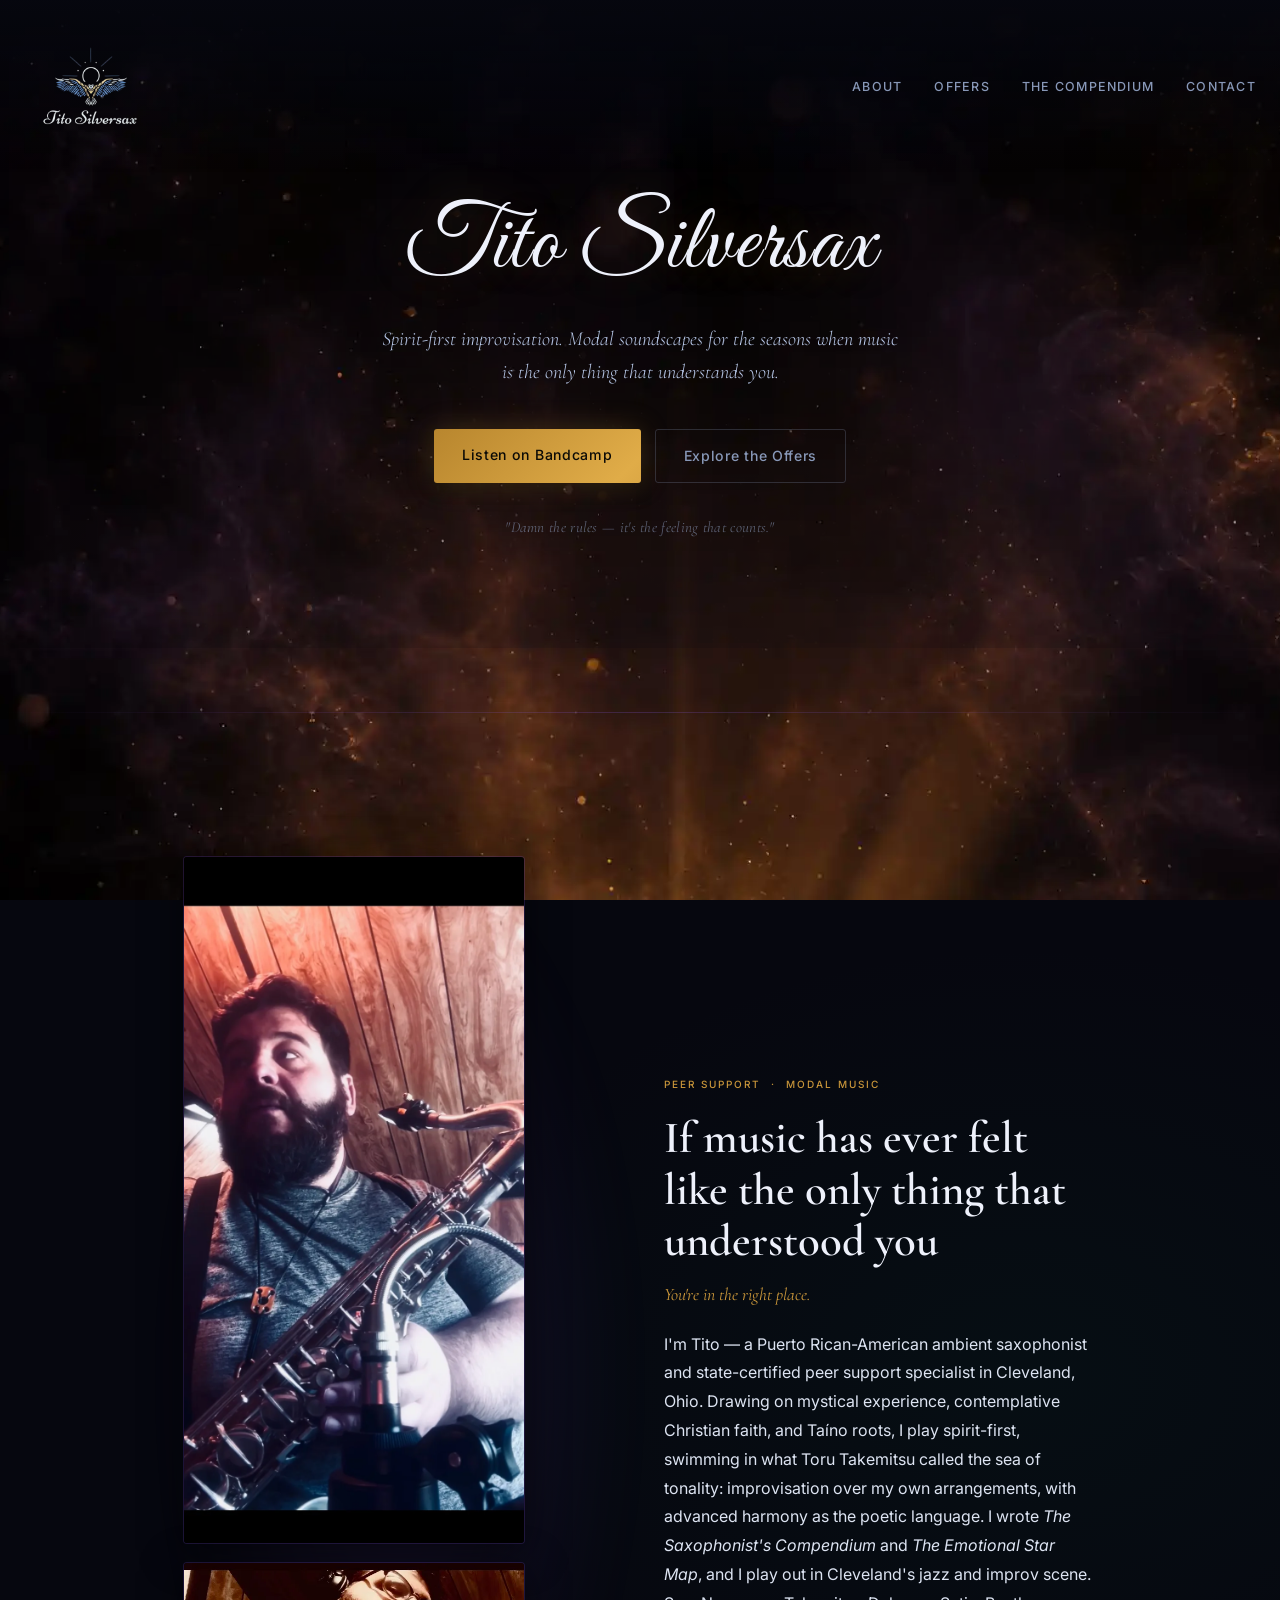
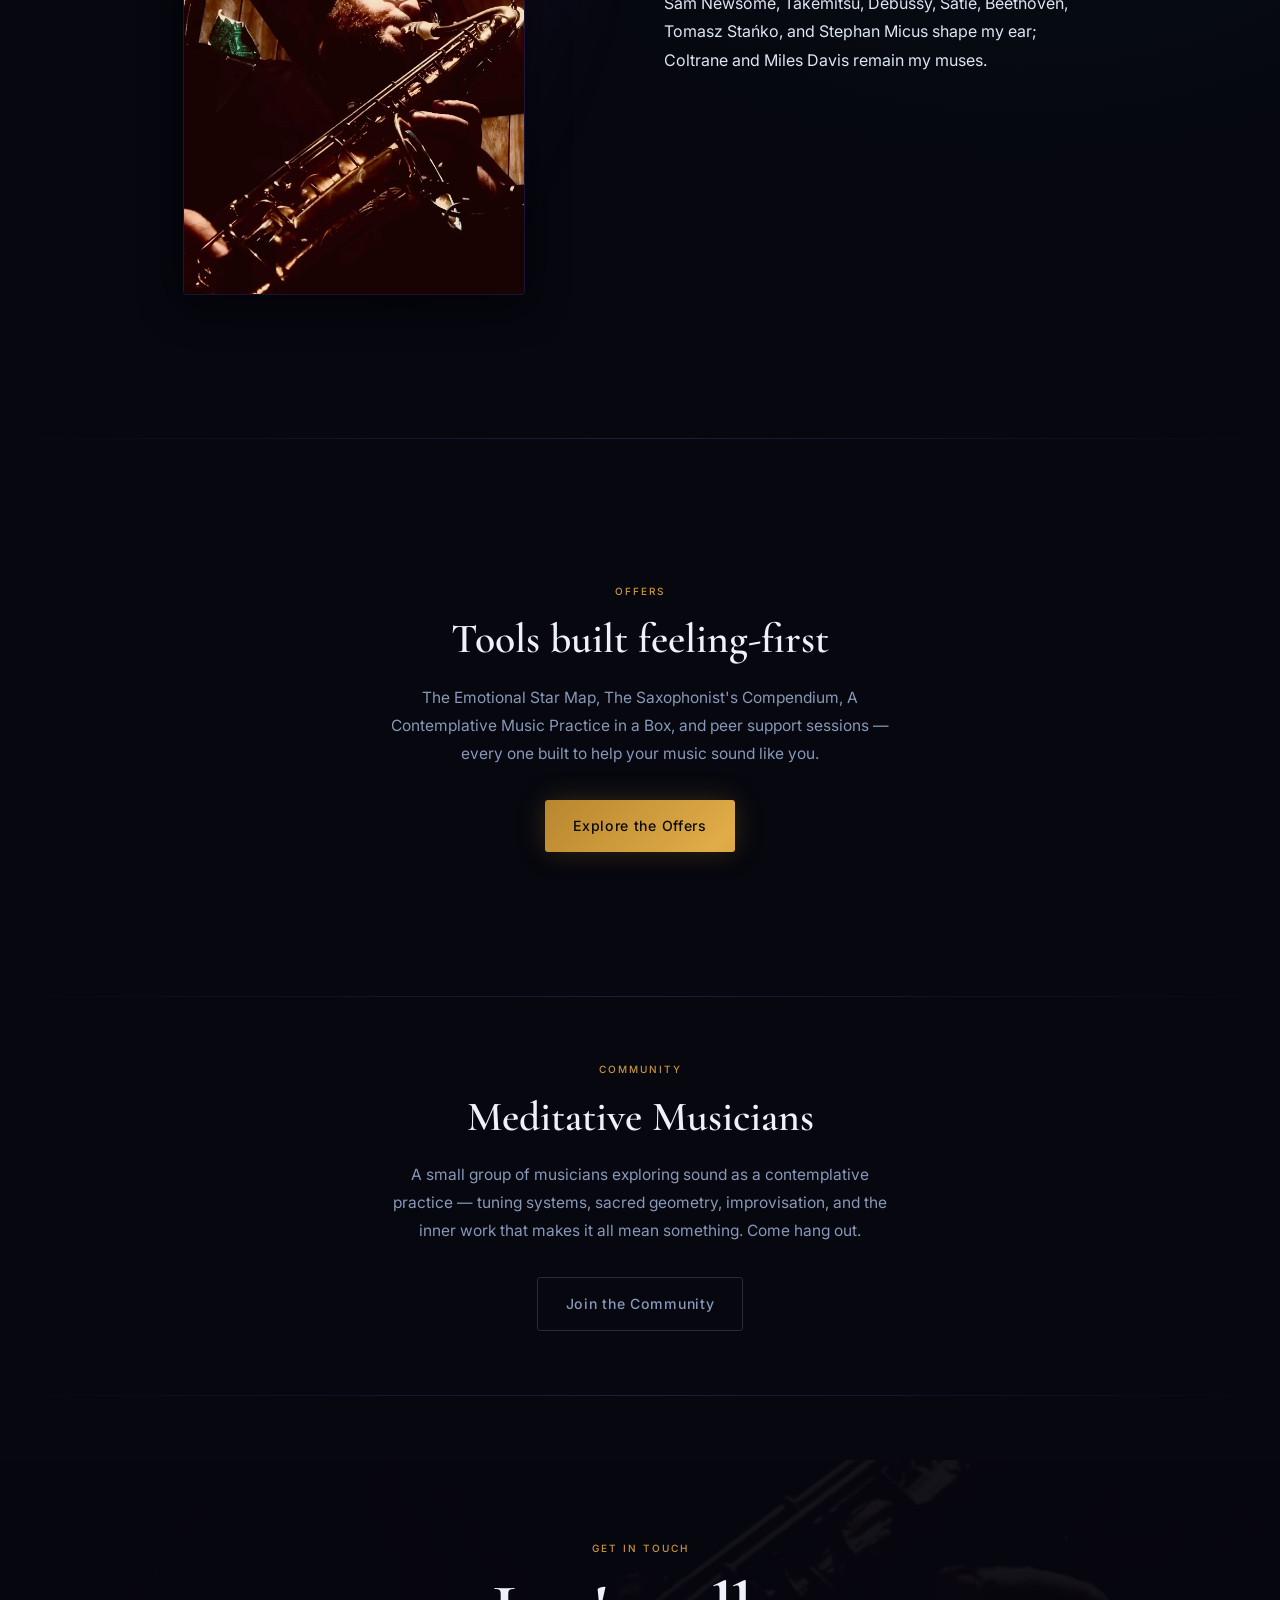
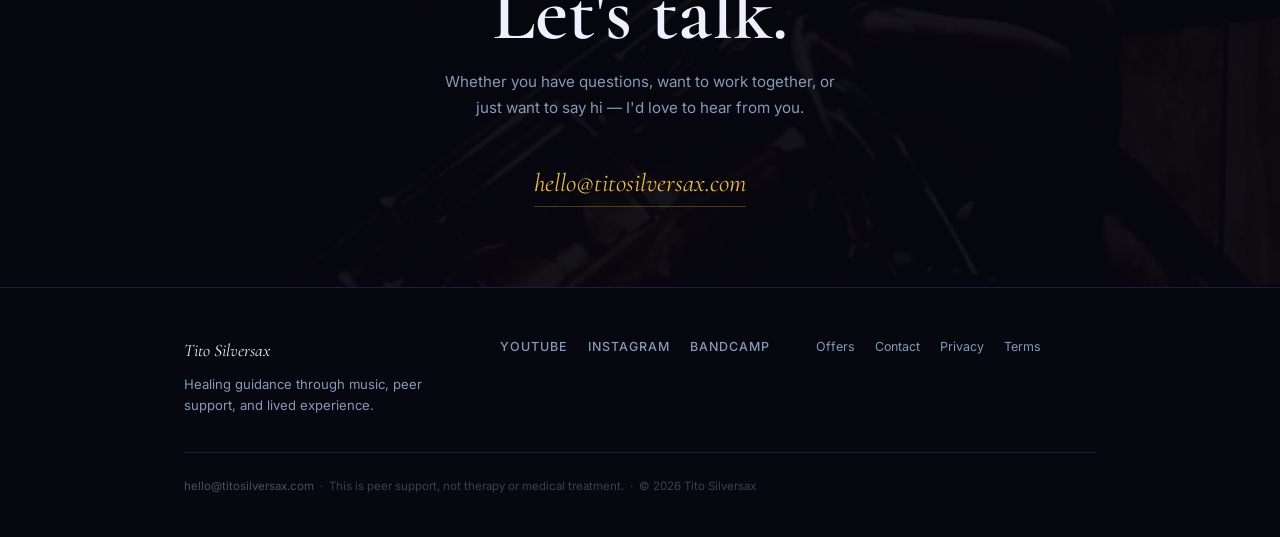
==== commit 15498855: "Remove hero eyebrow line Co-Authored-By: Claude Fable 5 <noreply@anthropic.com>" ====
--- a/home/index.html
+++ b/home/index.html
@@ -979,7 +979,6 @@
   <section class="hero" id="home">
     <div class="hero-bg"></div>
     <div class="hero-inner">
-      <span class="hero-eyebrow">Ambient Saxophonist &nbsp;·&nbsp; Cleveland, Ohio</span>
       <h1 class="hero-headline">
         Tito Silversax
       </h1>
